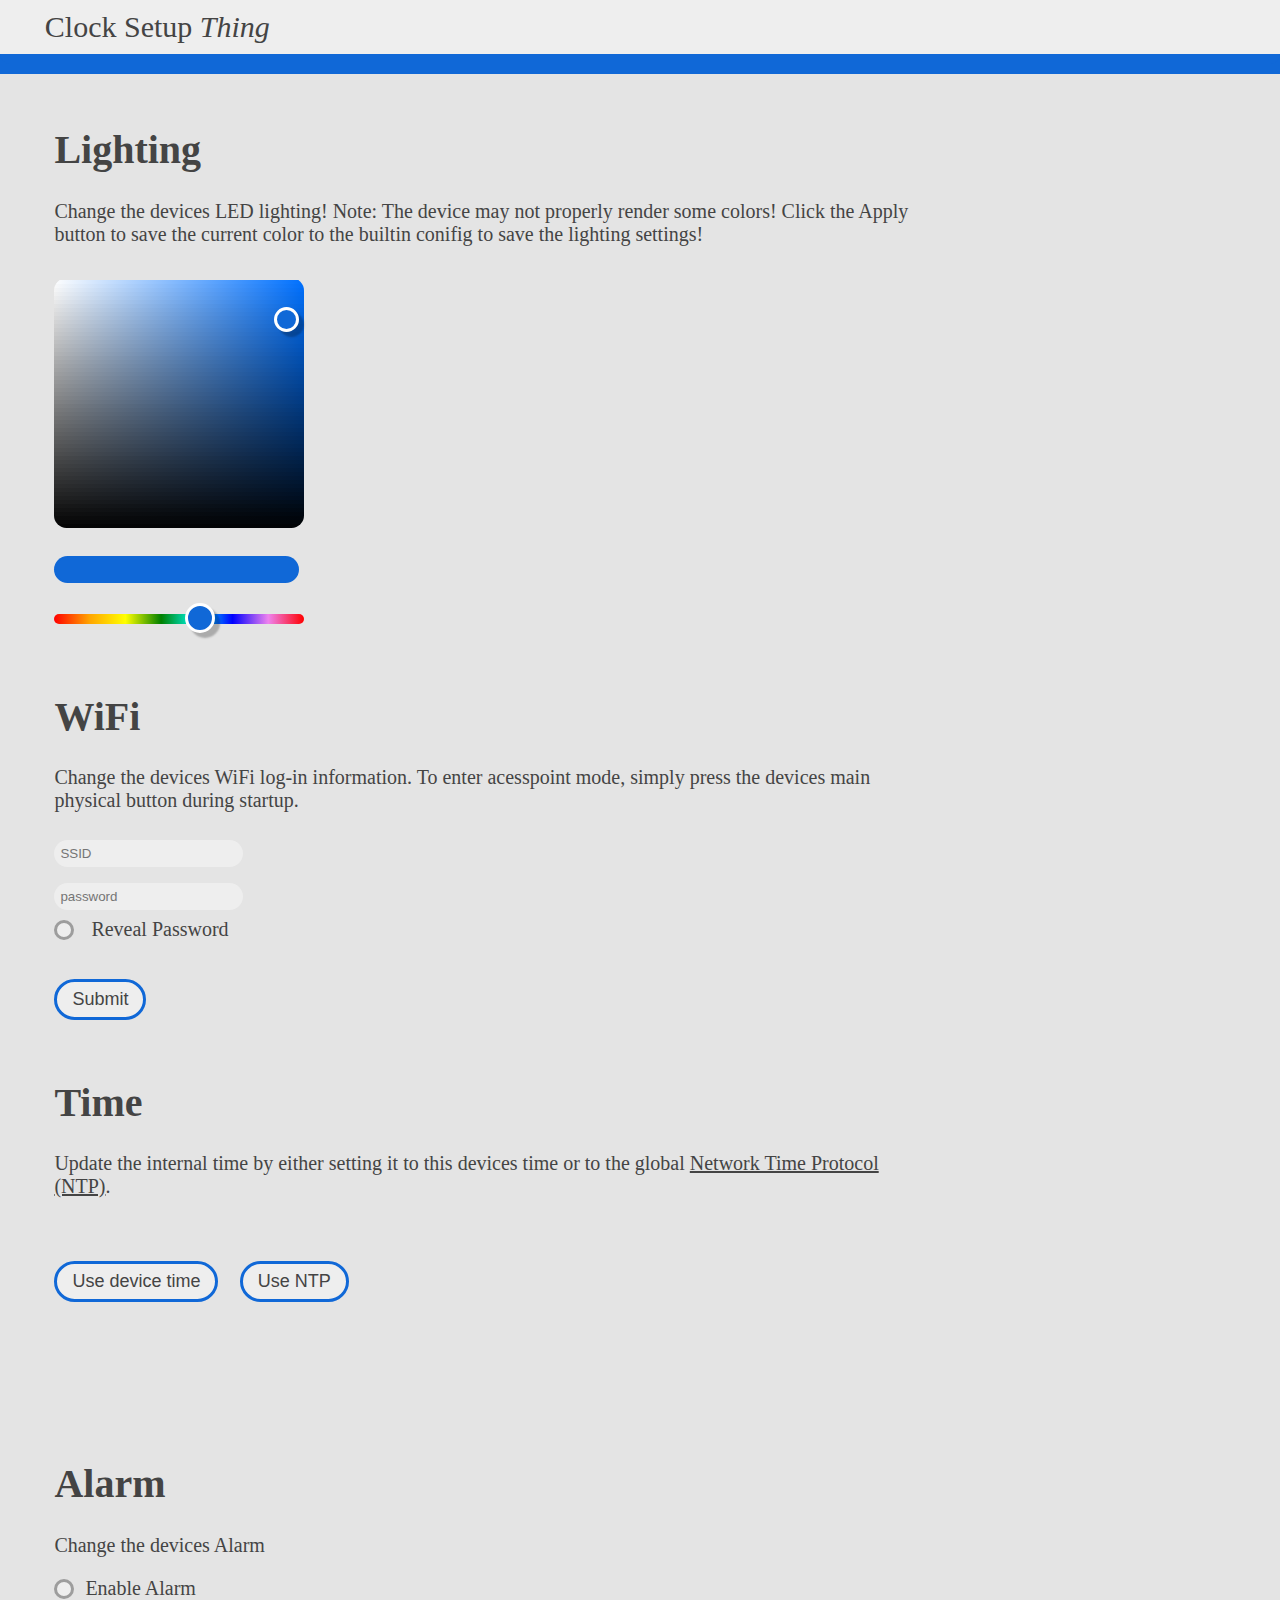
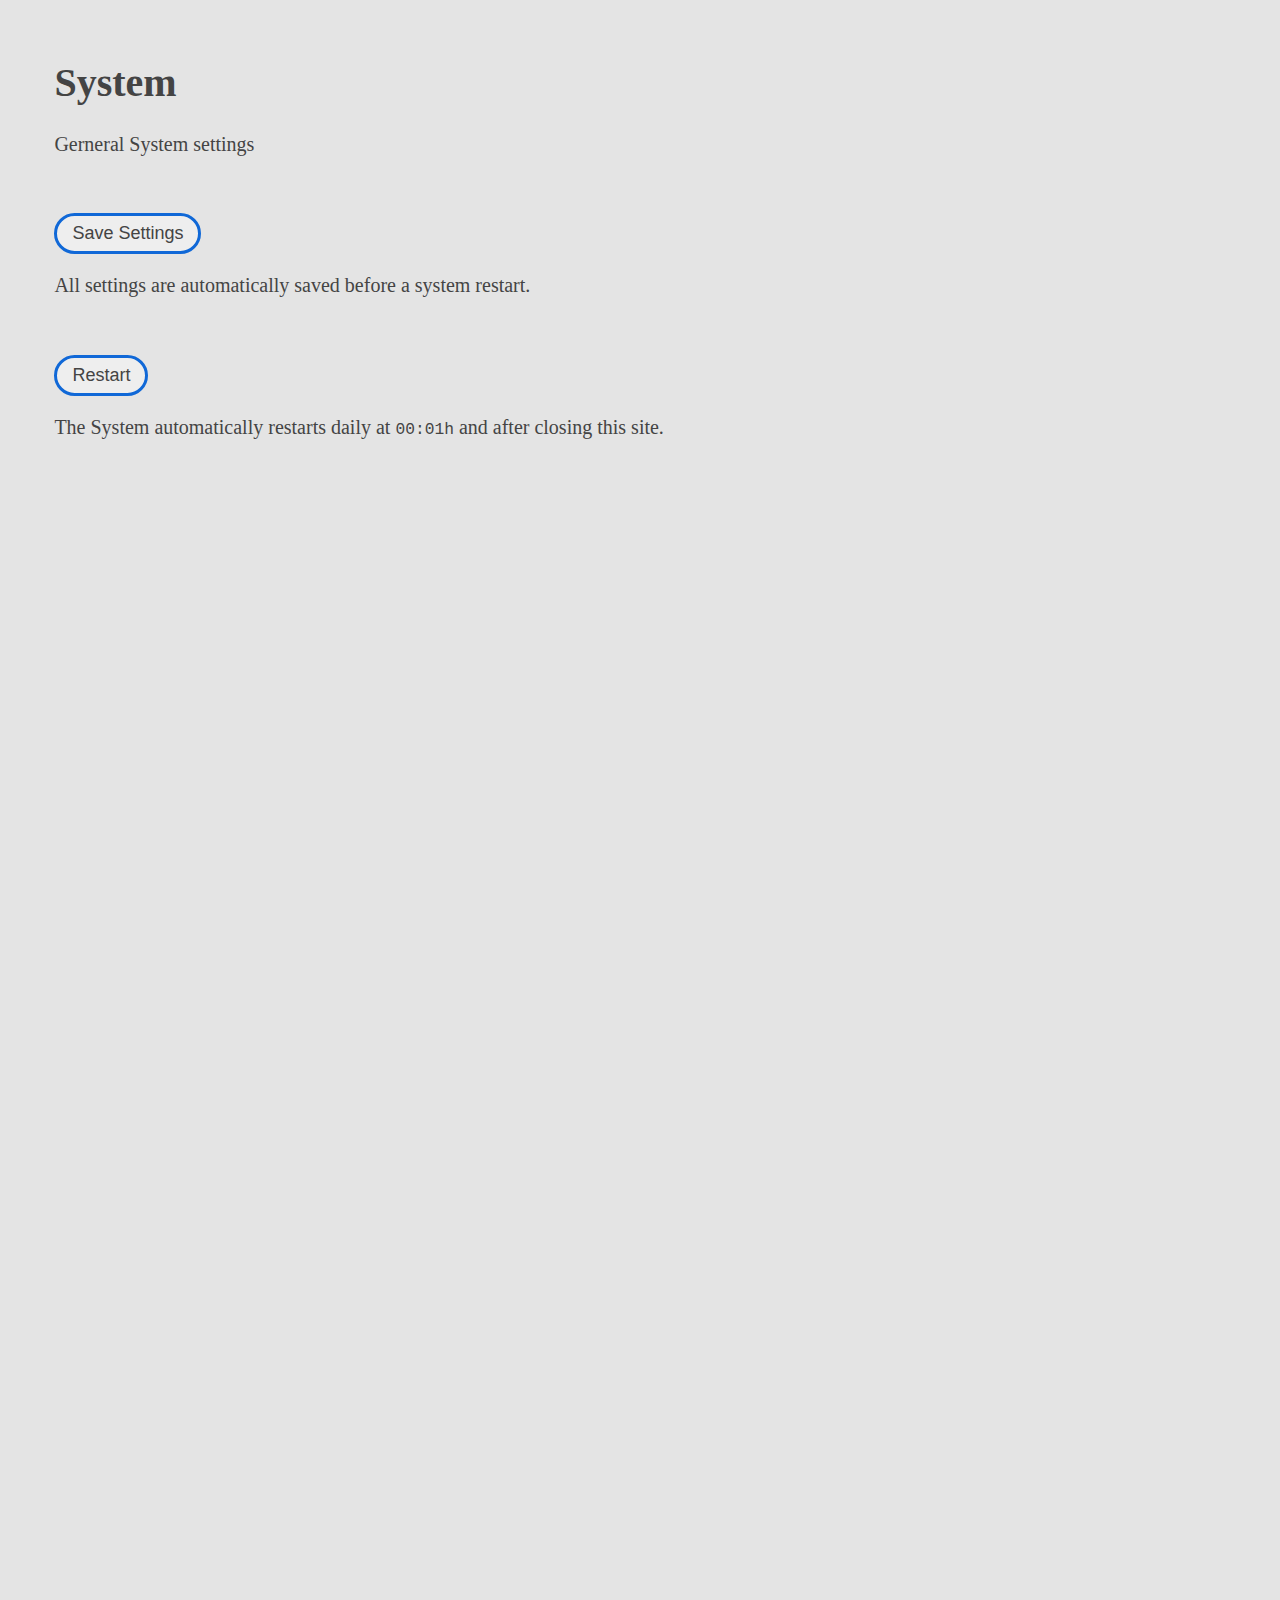
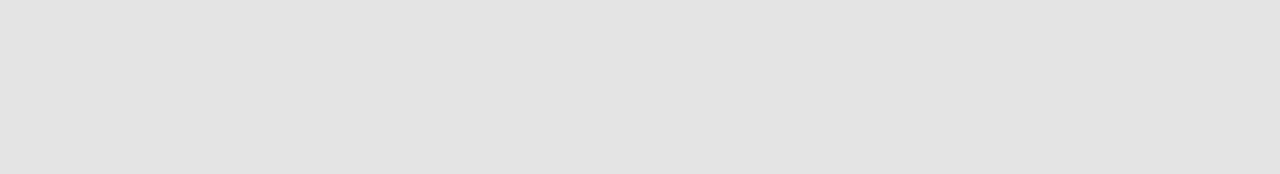
==== web/index.html @ 804fb7cb "Restructured files and added Eagle Files" ====
<!doctype html>
<html>
	<head>
	<meta charset="utf-8">
	<title>Untitled Document</title>
	<link rel="icon" type="image/png" href="/favicon.png" sizes="128x128">
<style type="text/css">
	
* {
	box-sizing: border-box;
}
body {
	margin: 0;
	padding: 0;
	overflow-x: hidden;
	overflow-y: hidden;
	background-color: var(--bg);
	color: var(--text);
	font-size: 1.25em;
	font-family: Cambria, "Hoefler Text", "Liberation Serif", Times, "Times New Roman", "serif";
	transition: 0.3s;
}
::selection {
	background: var(--acc);
}
::-moz-selection {
	background: var(--acc);
}
a {
	color: var(--text);
}
#top {
	background-color: var(--sec);
	padding: 10px;
	position: relative;
	padding-left: 3.5%;
}

#act {
	cursor: not-allowed;
	color: var(--sec)!important;
	background-color: var(--hov)!important;
}
#main {
	display: table;
    width: 100%;
	padding-bottom: 100%;
	margin: 1.5%;
	margin-left: 3%;
	overflow-y: hidden;
	table-layout: fixed;
	transition: 0.3s;
}
.tab {
	width: auto;
	display: table-cell;
	padding: 16px;
	transition: 0.3s;
}
.tab p {
	max-width: 70%;
}
	
@media only screen and (max-width: 1300px) {
	body {
		overflow-y: visible;
	}
	.tab { 
		display: block;
		width: 100%;
	}
}
.acc {
	background-color: var(--acc);
	width: 100%;
	padding-bottom: 20px;
	border-radius: 500px;
}
input:focus, button:focus{
	outline: none;
}
.circle {
	cursor: pointer;
	position: fixed;
	display: none;
	pointer-events: none;
	border-radius: 50%;
	width: 25px;
	height: 25px;
	border-style: solid;
	border-color: white;
	border-width: 1%;
	z-index: 1;
	transition: margin 0.3s;
	-webkit-box-shadow: 5px 5px 2px 0px rgba(0, 0, 0, 0.25);
	-moz-box-shadow: 5px 5px 2px 0px rgba(0, 0, 0, 0.25);
	box-shadow: 5px 5px 2px 0px rgba(0, 0, 0, 0.25);
}
#ccube {
	position: relative;
	margin: 1% 0;
	user-select: none;
	cursor: pointer;
	border-radius: 5%;
}
#prev {
	cursor: pointer;
	border-radius: 500px;
	border: none;
	width: 100%;
	max-width: 245px;
	margin: 10px 0;
	margin-bottom: -30px;
	background-color: var(--acc);
}
 input[type="color"]::-webkit-color-swatch-wrapper {
 	border-radius: 500px;
 	padding: 0;
}
input[type="color"]::-moz-color-swatch {
 	border-radius: 500px;
 	padding: 8px;
 	border: none;
}
 input[type="color"]::-webkit-color-swatch {
 	border-radius: 500px;
 	padding: 8px;
 	border: none;
}
#hue {
	cursor: pointer;
	-webkit-appearance: none;
	margin: auto;
	position: relative;
	width: 250px;
	background-color: transparent;
}
 #hue::-webkit-slider-runnable-track {
	 height: 50%;
	 background: var(--bg);
	 background: linear-gradient(to right, red, orange, yellow, green, cyan, blue, violet, red);
	 background: -webkit-linear-gradient(left, red, orange, yellow, green, cyan, blue, violet, red);
	 background: -o-linear-gradient(right, red, orange, yellow, green, cyan, blue, violet, red);
	 background: -moz-linear-gradient(right, red, orange, yellow, green, cyan, blue, violet, red);
	 border-radius: 50px;
}
 #hue::-webkit-slider-thumb {
	 -webkit-appearance: none;
	 border-radius: 50%;
	 width: 30px;
	 height: 30px;
	 margin-top: -11px;
	 border-style: solid;
	 border-color: white;
	 border-width: 1%;
	 -webkit-box-shadow: 5px 5px 2px 0px rgba(0, 0, 0, 0.25);
	 -moz-box-shadow: 5px 5px 2px 0px rgba(0, 0, 0, 0.25);
	 box-shadow: 5px 5px 2px 0px rgba(0, 0, 0, 0.25);
	 background: var(--acc) !important;
}
button, input[type="button"], input[type="submit"] {
	font-size: 0.9em;
	cursor: pointer;
	border-radius: 500px;
	border-style: solid;
	border-width: 3px;
	border-color: var(--acc);
	margin: auto;
	margin-top: 3%;
	color: var(--text);
	background-color: var(--sec);
	padding: 7px 15px;
	transition: background-color 0.3s;
	transition: color 0.3s;
}
button:hover, input[type="button"]:hover, input[type="submit"]:hover{
	background-color: var(--hov);
	color: var(--text);
}	
button:active, input[type="button"]:active, input[type="submit"]:active {
	background-color: var(--bg);
}
input[type="text"], input[type="password"], input[type="number"], input[type="date"], input[type="time"] {
	padding: 6px;
	border-radius: 50px;
	border: none;
	margin: 8px 0;
	background-color: var(--sec);
	color: var(--text);
}
input[type="range"] {
	cursor: pointer;
	-webkit-appearance: none;
	margin: auto;
	position: relative;
	width: 40%;
	background-color: transparent;
}
input[type="range"]::-webkit-slider-runnable-track  {
	height: 20%;
	background-color: var(--thumb);
	margin: auto;
	border-radius: 50px;
}
input[type="range"]::-webkit-slider-thumb {
	-webkit-appearance: none;
	border-radius: 50%;
	width: 25px;
	height: 25px;
	margin-top: -10px;
	border-style: solid;
	border-color: var(--thumb);
	border-width: 1%;
	background: var(--acc) !important;
}
input[type="checkbox"] {
	visibility: hidden;
}

input[type="checkbox"] + label {
	cursor: pointer;
	position: absolute;
	margin-top: 2px;
	margin-left: -25px;
	border-radius: 50px;
	border: 3px solid var(--thumb);
	background-color: var(--sec);
	height: 20px;
	width: 20px;
}	
input[type="checkbox"]:checked+label {
	border-color: var(--acc);
	background-color: var(--acc);
}
	
.select {
    position: relative;
	max-width: 85%;
    display: inline-block;
    margin-bottom: 15px;
    width: 100%;
	border: 2px solid var(--acc);
	outline: none;
}  
.select select {
	display: inline-block;
	width: 100%;
	cursor: pointer;
	padding: 10px 15px;
	background: var(--bg);
	color: var(--text);
	outline: none;
	appearance: none;	
	-webkit-appearance: none;
	-moz-appearance: none;
}
.select select::-ms-expand {
	display: none;
}
.select select:hover,
.select select:focus {
	color: var(--text);
	background: var(--sec);
}
.select select:disabled {
	opacity: 0.5;
	pointer-events: none;
}
.select_arrow {
	position: absolute;
	top: 16px;
	right: 15px;
    pointer-events: none;
    border-style: solid;
    border-width: 8px 5px 0px 5px;
    border-color: var(--text) transparent transparent transparent;
	transform: rotate(90deg);
	transition: 0.3s;
}
.select select:focus ~ .select_arrow {
    border-top-color: var(--text);
	transform: rotate(0deg);
}

k {
	margin-left: 0.3em;
}
.snackbar {
    min-width: 250px;
    margin-left: -125px;
    background-color: #52B55E;
    color: #EEEEEE;
    text-align: center;
    border-radius: 200px;
	border: solid 5px var(--sec);
    padding: 16px;
    position: fixed;
    left: 50%;
    bottom: 30px;
	transition: 0.3s;
	opacity: 0;
}

.snackbar.show {
	opacity: 1;
}
	
</style>
<style type="text/css" id="acc">
:root {
	--acc: #204040!important
}
</style>
<style type="text/css" id="sty">
:root {}
</style>
		

<script type="text/javascript">

	let doUpdate = false;
	let global_hue; 
	let global_cx, global_cy;
	let connection;
	let connected;

	window.onload = function ()	{
		initWs();
		updateStyle();
		//changeTab("L");
		//window.scroll(0,0);
		findColor( Math.random()*255, Math.random()*255, Math.random()*255, false );
		setTimeSelect(0);
		//draw(global_hue);
		/*loop();*/
		//updateTime();
	};
	
	window.onmousemove = function(event)	{
		if(doUpdate)	{
			document.body.style.cursor = "pointer";
			getColor(global_hue, event.clientX, event.clientY);
		}
	};

	window.onmouseup	= function()	{
		doUpdate = false;
		document.body.style.cursor = "auto";
	};

	window.onscroll	= function()	{
		getNeColor();
	};

	window.onresize = function()	{
		getNeColor();
	};

	window.onclose = function()		{
		try	{
			connection.close();
			c_AP.close();
			c_STA.close();
		}	catch(e)	{}
	};
		
	function sendWs(a)	{
		try {
			console.log(a);
			console.log( JSON.stringify(a) );
			connection.send(JSON.stringify(a));
		} catch (e) {}
		//triggerSnackbar("success");
	}
	
	function updateTime(a)	{
		let d = new Date();
		//document.getElementById("time").innerHTML = a[4]+":"+a[]
		setTimeout(updateTime, 1 );
	}
	
	function initWs() {

			try	{
				let c_AP = new WebSocket('ws://192.168.4.1/ws');
				let c_STA = new WebSocket('ws://192.168.178.90/ws');
			

			c_AP.onopen = function () {
				if (!connected) {
					connection = c_AP;
					connected = true;
					c_STA.close();
					receiveWs();
					triggerSnackbar("con");
				}
			};

			c_STA.onopen = function () {
				if (!connected) {
					connection = c_STA;
					connected = true;
					c_AP.close();
					receiveWs();
					triggerSnackbar("con");
				}
			};
			}	catch(e)	{
				console.log(e);	
			}
		}
	
	function receiveWs()	{
			connection.onmessage = function(event) {
				console.log("Received: "+ event.data);
				if(event.data === "__s__" )	{
					triggerSnackbar("success");
					return;
				}
				let a = JSON.parse(event.data);
				console.log(a);
				if(a.rgb_led !== undefined)	{
					findColor(a.rgb_led[0], a.rgb_led[1], a.rgb_led[2], false);
				}
			};
	}

	function sendWiFi()	{
		let s	= document.getElementById("s").value;
		let p	= document.getElementById("p").value;
		sendWs( {"s_ssid":s, "s_pwd":p} );
	}
	
	function sendDeviceTime()	{
		let d = new Date();
		sendWs( {"ntpTime":false, "deviceTime":true, "time":[d.getYear(), d.getMonth(), d.getDate(), d.getDay(), d.getHours(), d.getMinutes(), d.getSeconds()]} );
	}
	
	function sendNTP()	{
		let gmtOff = document.getElementById("gmtoff").value /100.0 * 3600.0;
		let dayOff = document.getElementById("dayoff").value /100.0 * 3600.0;
		sendWs( {"ntpTime":true, "deviceTime":false, "gmtOffset_sec":gmtOff, "daylightOffset_sec": dayOff} );
	}
	
	function sendALR()	{
		let re = 0;
		for(let i = 0; i < 7; i++)	{
			re = re | ( document.getElementById("wk"+i).checked ? 1 : 0 ) << i;
		}
		let h, m ,s;
		let val = document.getElementById("alr").value;
		if(val === "")
			return;
		h = parseInt(val.slice(0,2));
		m = parseInt(val.slice(3,5));
		let vol = document.getElementById("vol").value;
		sendWs( {"re":re, "a_h":h, "a_m":m, "a_vol":vol} );
	}
	
	function sendTz()	{
		let b = document.getElementById("cs").options[document.getElementById("cs").selectedIndex].value;
		let a = document.getElementById("tz"+b);
		sendWs( {"ntpTime":true, "deviceTime":false, "TZC":a.options[a.selectedIndex].value} );
	}
	
	function setTimeSelect()	 {
		let b = document.getElementById("cs").options[document.getElementById("cs").selectedIndex].value;
		
		for(i = 0; i < 10; i++)	{
			document.getElementById("tz"+i).parentElement.style.display = "none";
			if( i == b )	{
				document.getElementById("tz"+i).parentElement.style.display = "";	
			}
		}
		
	}
	
	function toggleOp(a, b)	  	{
		if(a == null)	{
			a = document.getElementById(b).style.opacity == 1 ? false : true;
		}
		if(a)	{
			document.getElementById(b).style.display="";
			setTimeout(function(b) {document.getElementById(b).style.opacity = 1;}, 10, b);
		}	else	{
			document.getElementById(b).style.opacity = 0;
			setTimeout(function(b) {document.getElementById(b).style.display="none";}, 200, b);
		}
	}
	
	function getNeColor()	{
		let canvas = document.getElementById("ccube");
		let rect = canvas.getBoundingClientRect();
		return getColor(global_hue, global_cx+rect.left, global_cy+rect.top, false);
	}

	function updateStyle(c) {
		let a;
		if (c == null) {
			let b = new Date();
			a = b.getHours()
		} else {
			a = c
		}
		if (a > 5 && a < 18) {
			document.getElementById("sty").innerHTML =":root { --bg: #e4e4e4; --sec: #eee; --text: #444; --thumb: #9D9D9D; --hov: #e5e5e5;} "
		} else {
			document.getElementById("sty").innerHTML =":root { --bg: #222; --sec: #333333; --text: #aaa; --thumb: #5e5e5e; --hov: #424242;} "
		}
	}
	
	function draw(hue)	{
		let canvas	= document.getElementById("ccube");
		let w = canvas.scrollWidth;
		let h = canvas.scrollHeight;
		let ccube	= document.getElementById("ccube").getContext("2d");
		let infill = 4;
		hue /= 360.0;

		for (let i = 0; i <= h; i+=infill) {

			let a = HSVtoRGB(hue, 0, i/h);
			let b = HSVtoRGB(hue, 1, i/h);

			let g = ccube.createLinearGradient(0, i, w, i);
			g.addColorStop(0, "rgb("+a.r+","+a.g+","+a.b+")");
			g.addColorStop(1, "rgb("+b.r+","+b.g+","+b.b+")");
			ccube.fillStyle = g;
			ccube.fillRect(0, h-i, w, infill);	
		}
	}

	function getColor(h, x, y, send=true)	{
		let canvas = document.getElementById("ccube");
		let rect = canvas.getBoundingClientRect();
		let cursor = document.getElementById("c");

		let cx = x - rect.left;
		let cy = y - rect.top;

		cx = Math.min(Math.max(cx, 0), canvas.scrollWidth	);
		cy = Math.min(Math.max(cy, 0), canvas.scrollHeight	);

		global_cx = cx;
		global_cy = cy;

		let c = HSVtoRGB(h/360, cx / canvas.scrollWidth,(canvas.scrollHeight- cy) / canvas.scrollHeight);
		setPreview(c);
		cursor.style = "display: block; left: " + (cx + rect.left - 11) + "px; top: " + (cy + rect.top - 11) + "px; background-color: rgb(" + c.r + "," + c.g + "," + c.b + ");";
		if(send) 
			sendWs( { "rgb":[c.r, c.g, c.b] } );
		return  {r:c.r, g:c.g, b:c.b };
	}

	function setPreview(c)	{
		let r = c.r.toString(16).length === 1 ? "0"+String(c.r.toString(16)) : c.r.toString(16);
		let g = c.g.toString(16).length === 1 ? "0"+String(c.g.toString(16)) : c.g.toString(16);
		let b = c.b.toString(16).length === 1 ? "0"+String(c.b.toString(16)) : c.b.toString(16);
		document.getElementById("prev").value = "#"+r+""+g+""+b;
		document.getElementById("acc").innerHTML = " :root { --acc: rgb(" + c.r + "," + c.g + "," + c.b + "); }";
	}

	function findColor(r, g, b, send=true)	{
		
		let canvas = document.getElementById("ccube");
		let rect = canvas.getBoundingClientRect();

		let h, x, y;
		let c = RGBtoHSV(r, g, b);
		h = c.h * 360;
		if(h !== 0)	{
			global_hue = h;
		}
		document.getElementById("hue").value = global_hue;
		draw(global_hue);
		x = c.s*canvas.scrollWidth + rect.left;
		y = canvas.scrollHeight - c.v*canvas.scrollHeight + rect.top;
		getColor(global_hue, x, y, send);
	}

	function updateHue()	{
		let canvas = document.getElementById("ccube");
		doUpdate = false;
		global_hue = document.getElementById("hue").value;
		draw(global_hue);
		let c = HSVtoRGB(global_hue / 360, global_cx / canvas.scrollWidth, (canvas.scrollHeight - global_cy) / canvas.scrollHeight);
		findColor(c.r, c.g, c.b);
	}

	function findHex(s)	{
		s = s.slice(1,7);
		if(s.length < 6)	{
			s = "0"+String(s);
		}
		
		let r = parseInt(s.slice(0,2), 16);
		let g = parseInt(s.slice(2,4), 16);
		let b = parseInt(s.slice(4,6), 16);

		findColor(r,g,b);
	}
		
	function HSVtoRGB(h, s, v)	{
		let r, g, b, i, f, p, q, t;
		if (arguments.length === 1) {
			s = h.s, v = h.v, h = h.h;
		}
		i = Math.floor(h * 6);
		f = h * 6 - i;
		p = v * (1 - s);
		q = v * (1 - f * s);
		t = v * (1 - (1 - f) * s);
		switch (i % 6) {
			case 0:
				r = v, g = t, b = p;
				break;
			case 1:
				r = q, g = v, b = p;
				break;
			case 2:
				r = p, g = v, b = t;
				break;
			case 3:
				r = p, g = q, b = v;
				break;
			case 4:
				r = t, g = p, b = v;
				break;
			case 5:
				r = v, g = p, b = q;
				break;
			}
			return {
				r: Math.round(r * 255),
				g: Math.round(g * 255),
				b: Math.round(b * 255)
			};
		}

	function RGBtoHSV(r, g, b) {
				r /= 255, g /= 255, b /= 255;

			var max = Math.max(r, g, b), min = Math.min(r, g, b);
			var h, s, v = max;

			var d = max - min;
			s = max == 0 ? 0 : d / max;

			if (max == min) {
				h = 0;
			} else {
				switch (max) {
				case r: h = (g - b) / d + (g < b ? 6 : 0); break;
				case g: h = (b - r) / d + 2; break;
				case b: h = (r - g) / d + 4; break;
			}

			h /= 6;
			}

			return {
				h: h,
				s: s,
				v: v
			};
	}
		
	function revealPass()	{
		if (document.getElementById("p").type === "password")
			document.getElementById("p").type = "text";
		else
			document.getElementById("p").type = "password";
	}

	function triggerSnackbar(b)	{
		let a = document.getElementById(b);
		if( !a.className.includes("show"))	{
			a.className += " show";
			setTimeout( f => { a.className = a.className.replace("show", ""); }, 1400);
		}
	}
	
	</script>
	
</head>

<body stye="margin: 0; pading: 0">
<div id="top" style="font-size:30px;"> <span > Clock Setup <i>Thing</i></span> <span id="time" style="margin-left: 25px"></span> </div>
<div class="acc" style="margin-bottom: -30px; border-radius: 0!important;"></div>
<div id="sdnav" class="sidenav">
	<div class="acc"></div>
</div>
	
<div class="snackbar" id="success">	&#10004; Command received sucessfully</div>
<div class="snackbar" id="con" style="background-color: #5CA9E8"> &#128246; Connection Established</div>
	
<div id="main">
	<div class="tab" id="L"	>
		<h1>Lighting</h1>
		<p>Change the devices LED lighting! Note: The device may not properly render some colors! Click the Apply button to save the current color to the builtin conifig to save the lighting settings!</p>
		<div class="circle" id="c"></div>
		<canvas id="ccube" width="250%" height="250%" onmousedown="doUpdate = true;" onclick="getColor(global_hue, event.clientX, event.clientY);"> </canvas>
		<br>
		<div >
				<input type="color" id="prev" onchange="findHex(this.value)">
			</div>
		<br>
		<input type="range" min="1" max="360" id="hue" oninput="updateHue()">

	</div>
	<div class="tab" id="W"	>
		<h1>WiFi</h1>
		<p>Change the devices WiFi log-in information. To enter acesspoint mode, simply press the devices main physical button during startup.</p>
			<input type="text" id="s" placeholder="SSID"> <br>
			<input type="password" id="p" placeholder="password"> <br>
			<input type="checkbox" id="reveal" onClick="revealPass()">
			<label for="reveal"></label> <k style="margin-left: 0.6em;">Reveal Password</k> <br>
			<input type="button" onClick="sendWiFi();" value="Submit">	

	
	</div>
	<div class="tab" id="T"	>
		<h1>Time</h1>
		
		<div style="margin-bottom: 8%">
			<p style="margin: 2% 0">Update the internal time by either setting it to this devices time or to the global <a target="_blank" href="http://www.pool.ntp.org/en/"> Network Time Protocol (NTP)</a>.</p>
			<button onClick="toggleOp(false,'NTPS'); sendDeviceTime();" style="margin-right:0.9em;">Use device time</button>
			<button onClick="toggleOp(true,'NTPS');">Use NTP</button>
		</div>
		
		<div id="NTPS" style="opacity: 0; display: none; transition: 0.3s">
			<div class="acc" style="padding-bottom: 5px; max-width: 85%"></div>
			<div style="margin-top: 6%">
				<!--
				<p>To use NTP set your local timezone and daylight saving time in houres. The expected input is: <code>HHmm</code>. One Hour and a half hour offset would be <code>0130</code>.</p>
					<input id="gmtoff" type="number" style="width: 150px" max="9999"> GMT offset <br>
					<input id="dayoff" type="number" style="width: 150px" max="9999"> Daylight Savings <br>
					<input type="button" onClick="sendNTP();" value="Submit">	
				-->
				<p>Set your local timezone</p>
				<div class="select">
					<select id="cs" onChange="setTimeSelect(); document.getElementById('stz').focus();">
						<option value="0">Africa</option>
						<option value="1">America</option>
						<option value="2">Antarctica</option>
						<option value="3">Asia</option>
						<option value="4">Atlantic</option>
						<option value="5">Australia</option>
						<option value="6">Europe</option>
						<option value="7">Indian</option>
						<option value="8">Pacific</option>
						<option value="9">Etc</option>
					</select>
					<div class="select_arrow"></div>
				</div>
				<br>
			<div onChange="document.getElementById('stz').focus();" >
				<div class="select">
					<select id="tz0">
						<option value="GMT0">Abidjan</option><option value="GMT0">Accra</option><option value="EAT-3">Addis Ababa</option><option value="CET-1">Algiers</option><option value="EAT-3">Asmara</option><option value="GMT0">Bamako</option><option value="WAT-1">Bangui</option><option value="GMT0">Banjul</option><option value="GMT0">Bissau</option><option value="CAT-2">Blantyre</option><option value="WAT-1">Brazzaville</option><option value="CAT-2">Bujumbura</option><option value="EET-2">Cairo</option><option value="WET0WEST,M3.5.0,M10.5.0 / 3">Casablanca</option><option value="CET-1CEST,M3.5.0,M10.5.0 / 3">Ceuta</option><option value="GMT0">Conakry</option><option value="GMT0">Dakar</option><option value="EAT-3">Dar es Salaam</option><option value="EAT-3">Djibouti</option><option value="WAT-1">Douala</option><option value="WET0WEST,M3.5.0,M10.5.0 / 3">El Aaiun</option><option value="GMT0">Freetown</option><option value="CAT-2">Gaborone</option><option value="CAT-2">Harare</option><option value="SAST-2">Johannesburg</option><option value="EAT-3">Juba</option><option value="EAT-3">Kampala</option><option value="CAT-2">Khartoum</option><option value="CAT-2">Kigali</option><option value="WAT-1">Kinshasa</option><option value="WAT-1">Lagos</option><option value="WAT-1">Libreville</option><option value="GMT0">Lome</option><option value="WAT-1">Luanda</option><option value="CAT-2">Lubumbashi</option><option value="CAT-2">Lusaka</option><option value="WAT-1">Malabo</option><option value="CAT-2">Maputo</option><option value="SAST-2">Maseru</option><option value="SAST-2">Mbabane</option><option value="EAT-3">Mogadishu</option><option value="GMT0">Monrovia</option><option value="EAT-3">Nairobi</option><option value="WAT-1">Ndjamena</option><option value="WAT-1">Niamey</option><option value="GMT0">Nouakchott</option><option value="GMT0">Ouagadougou</option><option value="WAT-1">Porto-Novo</option><option value="WAT-1">Sao Tome</option><option value="EET-2">Tripoli</option><option value="CET-1">Tunis</option><option value="CAT-2">Windhoek</option>
					</select>
				<div class="select_arrow"></div>
				</div>
					
				<div class="select">
					<select id="tz1">
				<option value="HST10HDT,M3.2.0,M11.1.0">Adak</option><option value="AKST9AKDT,M3.2.0,M11.1.0">Anchorage</option><option value="AST4">Anguilla</option><option value="AST4">Antigua</option><option value="<-03>3">Araguaina</option><option value="<-03>3">Buenos Aires</option><option value="<-03>3">Catamarca</option><option value="<-03>3">Cordoba</option><option value="<-03>3">Jujuy</option><option value="<-03>3">La Rioja</option><option value="<-03>3">Mendoza</option><option value="<-03>3">Rio Gallegos</option><option value="<-03>3">Salta</option><option value="<-03>3">San Juan</option><option value="<-03>3">San Luis</option><option value="<-03>3">Tucuman</option><option value="<-03>3">Ushuaia</option><option value="AST4">Aruba</option><option value="<-04>4<-03>,M10.1.0 / 0,M3.4.0 / 0">Asuncion</option><option value="EST5">Atikokan</option><option value="<-03>3">Bahia</option><option value="CST6CDT,M4.1.0,M10.5.0">Bahia Banderas</option><option value="AST4">Barbados</option><option value="<-03>3">Belem</option><option value="CST6">Belize</option><option value="AST4">Blanc-Sablon</option><option value="<-04>4">Boa Vista</option><option value="<-05>5">Bogota</option><option value="MST7MDT,M3.2.0,M11.1.0">Boise</option><option value="MST7MDT,M3.2.0,M11.1.0">Cambridge Bay</option><option value="<-04>4<-03>,M11.1.0 / 0,M2.3.0 / 0">Campo Grande</option><option value="EST5">Cancun</option><option value="<-04>4">Caracas</option><option value="<-03>3">Cayenne</option><option value="EST5">Cayman</option><option value="CST6CDT,M3.2.0,M11.1.0">Chicago</option><option value="MST7MDT,M4.1.0,M10.5.0">Chihuahua</option><option value="CST6">Costa Rica</option><option value="MST7">Creston</option><option value="<-04>4<-03>,M11.1.0 / 0,M2.3.0 / 0">Cuiaba</option><option value="AST4">Curacao</option><option value="GMT0">Danmarkshavn</option><option value="PST8PDT,M3.2.0,M11.1.0">Dawson</option><option value="MST7">Dawson Creek</option><option value="MST7MDT,M3.2.0,M11.1.0">Denver</option><option value="EST5EDT,M3.2.0,M11.1.0">Detroit</option><option value="AST4">Dominica</option><option value="MST7MDT,M3.2.0,M11.1.0">Edmonton</option><option value="<-05>5">Eirunepe</option><option value="CST6">El Salvador</option><option value="<-03>3">Fortaleza</option><option value="MST7">Fort Nelson</option><option value="AST4ADT,M3.2.0,M11.1.0">Glace Bay</option><option value="<-03>3<-02>,M3.5.0 / -2,M10.5.0 / -1">Godthab</option><option value="AST4ADT,M3.2.0,M11.1.0">Goose Bay</option><option value="EST5EDT,M3.2.0,M11.1.0">Grand Turk</option><option value="AST4">Grenada</option><option value="AST4">Guadeloupe</option><option value="CST6">Guatemala</option><option value="<-05>5">Guayaquil</option><option value="<-04>4">Guyana</option><option value="AST4ADT,M3.2.0,M11.1.0">Halifax</option><option value="CST5CDT,M3.2.0 / 0,M11.1.0 / 1">Havana</option><option value="MST7">Hermosillo</option><option value="EST5EDT,M3.2.0,M11.1.0">Indianapolis</option><option value="CST6CDT,M3.2.0,M11.1.0">Knox</option><option value="EST5EDT,M3.2.0,M11.1.0">Marengo</option><option value="EST5EDT,M3.2.0,M11.1.0">Petersburg</option><option value="CST6CDT,M3.2.0,M11.1.0">Tell City</option><option value="EST5EDT,M3.2.0,M11.1.0">Vevay</option><option value="EST5EDT,M3.2.0,M11.1.0">Vincennes</option><option value="EST5EDT,M3.2.0,M11.1.0">Winamac</option><option value="MST7MDT,M3.2.0,M11.1.0">Inuvik</option><option value="EST5EDT,M3.2.0,M11.1.0">Iqaluit</option><option value="EST5">Jamaica</option><option value="AKST9AKDT,M3.2.0,M11.1.0">Juneau</option><option value="EST5EDT,M3.2.0,M11.1.0">Louisville</option><option value="EST5EDT,M3.2.0,M11.1.0">Monticello</option><option value="AST4">Kralendijk</option><option value="<-04>4">La Paz</option><option value="<-05>5">Lima</option><option value="PST8PDT,M3.2.0,M11.1.0">Los Angeles</option><option value="AST4">Lower Princes</option><option value="<-03>3">Maceio</option><option value="CST6">Managua</option><option value="<-04>4">Manaus</option><option value="AST4">Marigot</option><option value="AST4">Martinique</option><option value="CST6CDT,M3.2.0,M11.1.0">Matamoros</option><option value="MST7MDT,M4.1.0,M10.5.0">Mazatlan</option><option value="CST6CDT,M3.2.0,M11.1.0">Menominee</option><option value="CST6CDT,M4.1.0,M10.5.0">Merida</option><option value="AKST9AKDT,M3.2.0,M11.1.0">Metlakatla</option><option value="CST6CDT,M4.1.0,M10.5.0">Mexico City</option><option value="<-03>3<-02>,M3.2.0,M11.1.0">Miquelon</option><option value="AST4ADT,M3.2.0,M11.1.0">Moncton</option><option value="CST6CDT,M4.1.0,M10.5.0">Monterrey</option><option value="<-03>3">Montevideo</option><option value="EST5EDT,M3.2.0,M11.1.0">Montreal</option><option value="AST4">Montserrat</option><option value="EST5EDT,M3.2.0,M11.1.0">Nassau</option><option value="EST5EDT,M3.2.0,M11.1.0">New York</option><option value="EST5EDT,M3.2.0,M11.1.0">Nipigon</option><option value="AKST9AKDT,M3.2.0,M11.1.0">Nome</option><option value="<-02>2">Noronha</option><option value="CST6CDT,M3.2.0,M11.1.0">Beulah</option><option value="CST6CDT,M3.2.0,M11.1.0">Center</option><option value="CST6CDT,M3.2.0,M11.1.0">New Salem</option><option value="MST7MDT,M3.2.0,M11.1.0">Ojinaga</option><option value="EST5">Panama</option><option value="EST5EDT,M3.2.0,M11.1.0">Pangnirtung</option><option value="<-03>3">Paramaribo</option><option value="MST7">Phoenix</option><option value="EST5EDT,M3.2.0,M11.1.0">Port-au-Prince</option><option value="AST4">Port of Spain</option><option value="<-04>4">Porto Velho</option><option value="AST4">Puerto Rico</option><option value="<-03>3">Punta Arenas</option><option value="CST6CDT,M3.2.0,M11.1.0">Rainy River</option><option value="CST6CDT,M3.2.0,M11.1.0">Rankin Inlet</option><option value="<-03>3">Recife</option><option value="CST6">Regina</option><option value="CST6CDT,M3.2.0,M11.1.0">Resolute</option><option value="<-05>5">Rio Branco</option><option value="<-03>3">Santarem</option><option value="<-04>4<-03>,M8.2.6 / 24,M5.2.6 / 24">Santiago</option><option value="AST4">Santo Domingo</option><option value="<-03>3<-02>,M11.1.0 / 0,M2.3.0 / 0">Sao Paulo</option><option value="<-01>1<+00>,M3.5.0 / 0,M10.5.0 / 1">Scoresbysund</option><option value="AKST9AKDT,M3.2.0,M11.1.0">Sitka</option><option value="AST4">St Barthelemy</option><option value="NST3:30NDT,M3.2.0,M11.1.0">St Johns</option><option value="AST4">St Kitts</option><option value="AST4">St Lucia</option><option value="AST4">St Thomas</option><option value="AST4">St Vincent</option><option value="CST6">Swift Current</option><option value="CST6">Tegucigalpa</option><option value="AST4ADT,M3.2.0,M11.1.0">Thule</option><option value="EST5EDT,M3.2.0,M11.1.0">Thunder Bay</option><option value="PST8PDT,M3.2.0,M11.1.0">Tijuana</option><option value="EST5EDT,M3.2.0,M11.1.0">Toronto</option><option value="AST4">Tortola</option><option value="PST8PDT,M3.2.0,M11.1.0">Vancouver</option><option value="PST8PDT,M3.2.0,M11.1.0">Whitehorse</option><option value="CST6CDT,M3.2.0,M11.1.0">Winnipeg</option><option value="AKST9AKDT,M3.2.0,M11.1.0">Yakutat</option><option value="MST7MDT,M3.2.0,M11.1.0">Yellowknife</option>
					</select>
				<div class="select_arrow"></div>
				</div>
				
				<div class="select">
					<select id="tz2">
				<option value="<+08>-8">Casey</option><option value="<+07>-7">Davis</option><option value="<+10>-10">DumontDUrville</option><option value="<+11>-11">Macquarie</option><option value="<+05>-5">Mawson</option><option value="NZST-12NZDT,M9.5.0,M4.1.0 / 3">McMurdo</option><option value="<-03>3">Palmer</option><option value="<-03>3">Rothera</option><option value="<+03>-3">Syowa</option><option value="<+00>0<+02>-2,M3.5.0 / 1,M10.5.0 / 3">Troll</option><option value="<+06>-6">Vostok</option>
					</select>
				<div class="select_arrow"></div>
				</div>
				
				<div class="select">
					<select id="tz3">
				<option value="CET-1CEST,M3.5.0,M10.5.0 / 3">Longyearbyen</option><option value="<+03>-3">Aden</option><option value="<+06>-6">Almaty</option><option value="EET-2EEST,M3.5.4 / 24,M10.5.5 / 1">Amman</option><option value="<+12>-12">Anadyr</option><option value="<+05>-5">Aqtau</option><option value="<+05>-5">Aqtobe</option><option value="<+05>-5">Ashgabat</option><option value="<+05>-5">Atyrau</option><option value="<+03>-3">Baghdad</option><option value="<+03>-3">Bahrain</option><option value="<+04>-4">Baku</option><option value="<+07>-7">Bangkok</option><option value="<+07>-7">Barnaul</option><option value="EET-2EEST,M3.5.0 / 0,M10.5.0 / 0">Beirut</option><option value="<+06>-6">Bishkek</option><option value="<+08>-8">Brunei</option><option value="<+09>-9">Chita</option><option value="<+08>-8">Choibalsan</option><option value="<+0530>-5:30">Colombo</option><option value="EET-2EEST,M3.5.5 / 0,M10.5.5 / 0">Damascus</option><option value="<+06>-6">Dhaka</option><option value="<+09>-9">Dili</option><option value="<+04>-4">Dubai</option><option value="<+05>-5">Dushanbe</option><option value="EET-2EEST,M3.5.0 / 3,M10.5.0 / 4">Famagusta</option><option value="EET-2EEST,M3.4.6 / 1,M10.5.6 / 1">Gaza</option><option value="EET-2EEST,M3.4.6 / 1,M10.5.6 / 1">Hebron</option><option value="<+07>-7">Ho Chi Minh</option><option value="HKT-8">Hong Kong</option><option value="<+07>-7">Hovd</option><option value="<+08>-8">Irkutsk</option><option value="WIB-7">Jakarta</option><option value="WIT-9">Jayapura</option><option value="IST-2IDT,M3.4.4 / 26,M10.5.0">Jerusalem</option><option value="<+0430>-4:30">Kabul</option><option value="<+12>-12">Kamchatka</option><option value="PKT-5">Karachi</option><option value="<+0545>-5:45">Kathmandu</option><option value="<+09>-9">Khandyga</option><option value="IST-5:30">Kolkata</option><option value="<+07>-7">Krasnoyarsk</option><option value="<+08>-8">Kuala Lumpur</option><option value="<+08>-8">Kuching</option><option value="<+03>-3">Kuwait</option><option value="CST-8">Macau</option><option value="<+11>-11">Magadan</option><option value="WITA-8">Makassar</option><option value="<+08>-8">Manila</option><option value="<+04>-4">Muscat</option><option value="EET-2EEST,M3.5.0 / 3,M10.5.0 / 4">Nicosia</option><option value="<+07>-7">Novokuznetsk</option><option value="<+07>-7">Novosibirsk</option><option value="<+06>-6">Omsk</option><option value="<+05>-5">Oral</option><option value="<+07>-7">Phnom Penh</option><option value="WIB-7">Pontianak</option><option value="KST-8:30">Pyongyang</option><option value="<+03>-3">Qatar</option><option value="<+06>-6">Qyzylorda</option><option value="<+03>-3">Riyadh</option><option value="<+11>-11">Sakhalin</option><option value="<+05>-5">Samarkand</option><option value="KST-9">Seoul</option><option value="CST-8">Shanghai</option><option value="<+08>-8">Singapore</option><option value="<+11>-11">Srednekolymsk</option><option value="CST-8">Taipei</option><option value="<+05>-5">Tashkent</option><option value="<+04>-4">Tbilisi</option><option value="<+0330>-3:30<+0430>,J80 / 0,J264 / 0">Tehran</option><option value="<+06>-6">Thimphu</option><option value="JST-9">Tokyo</option><option value="<+07>-7">Tomsk</option><option value="<+08>-8">Ulaanbaatar</option><option value="<+06>-6">Urumqi</option><option value="<+10>-10">Ust-Nera</option><option value="<+07>-7">Vientiane</option><option value="<+10>-10">Vladivostok</option><option value="<+09>-9">Yakutsk</option><option value="<+0630>-6:30">Yangon</option><option value="<+05>-5">Yekaterinburg</option><option value="<+04>-4">Yerevan</option>
					</select>
				<div class="select_arrow"></div>
				</div>
				
				<div class="select">
					<select id="tz4">
				<option value="<-01>1<+00>,M3.5.0 / 0,M10.5.0 / 1">Azores</option><option value="AST4ADT,M3.2.0,M11.1.0">Bermuda</option><option value="WET0WEST,M3.5.0 / 1,M10.5.0">Canary</option><option value="<-01>1">Cape Verde</option><option value="WET0WEST,M3.5.0 / 1,M10.5.0">Faroe</option><option value="WET0WEST,M3.5.0 / 1,M10.5.0">Madeira</option><option value="GMT0">Reykjavik</option><option value="<-02>2">South Georgia</option><option value="<-03>3">Stanley</option><option value="GMT0">St Helena</option>
					</select>
				<div class="select_arrow"></div>
				</div>
				
				<div class="select">
					<select id="tz5">
				<option value="ACST-9:30ACDT,M10.1.0,M4.1.0 / 3">Adelaide</option><option value="AEST-10">Brisbane</option><option value="ACST-9:30ACDT,M10.1.0,M4.1.0 / 3">Broken Hill</option><option value="AEST-10AEDT,M10.1.0,M4.1.0 / 3">Currie</option><option value="ACST-9:30">Darwin</option><option value="<+0845>-8:45">Eucla</option><option value="AEST-10AEDT,M10.1.0,M4.1.0 / 3">Hobart</option><option value="AEST-10">Lindeman</option><option value="<+1030>-10:30<+11>-11,M10.1.0,M4.1.0">Lord Howe</option><option value="AEST-10AEDT,M10.1.0,M4.1.0 / 3">Melbourne</option><option value="AWST-8">Perth</option><option value="AEST-10AEDT,M10.1.0,M4.1.0 / 3">Sydney</option>
					</select>
				<div class="select_arrow"></div>
				</div>
				
				<div class="select">
					<select id="tz6">
				<option value="CET-1CEST,M3.5.0,M10.5.0 / 3">Amsterdam</option><option value="CET-1CEST,M3.5.0,M10.5.0 / 3">Andorra</option><option value="<+04>-4">Astrakhan</option><option value="EET-2EEST,M3.5.0 / 3,M10.5.0 / 4">Athens</option><option value="CET-1CEST,M3.5.0,M10.5.0 / 3">Belgrade</option><option value="CET-1CEST,M3.5.0,M10.5.0 / 3">Berlin</option><option value="CET-1CEST,M3.5.0,M10.5.0 / 3">Bratislava</option><option value="CET-1CEST,M3.5.0,M10.5.0 / 3">Brussels</option><option value="EET-2EEST,M3.5.0 / 3,M10.5.0 / 4">Bucharest</option><option value="CET-1CEST,M3.5.0,M10.5.0 / 3">Budapest</option><option value="CET-1CEST,M3.5.0,M10.5.0 / 3">Busingen</option><option value="EET-2EEST,M3.5.0,M10.5.0 / 3">Chisinau</option><option value="CET-1CEST,M3.5.0,M10.5.0 / 3">Copenhagen</option><option value="GMT0IST,M3.5.0 / 1,M10.5.0">Dublin</option><option value="CET-1CEST,M3.5.0,M10.5.0 / 3">Gibraltar</option><option value="GMT0BST,M3.5.0 / 1,M10.5.0">Guernsey</option><option value="EET-2EEST,M3.5.0 / 3,M10.5.0 / 4">Helsinki</option><option value="GMT0BST,M3.5.0 / 1,M10.5.0">Isle of Man</option><option value="<+03>-3">Istanbul</option><option value="GMT0BST,M3.5.0 / 1,M10.5.0">Jersey</option><option value="EET-2">Kaliningrad</option><option value="EET-2EEST,M3.5.0 / 3,M10.5.0 / 4">Kiev</option><option value="<+03>-3">Kirov</option><option value="WET0WEST,M3.5.0 / 1,M10.5.0">Lisbon</option><option value="CET-1CEST,M3.5.0,M10.5.0 / 3">Ljubljana</option><option value="GMT0BST,M3.5.0 / 1,M10.5.0">London</option><option value="CET-1CEST,M3.5.0,M10.5.0 / 3">Luxembourg</option><option value="CET-1CEST,M3.5.0,M10.5.0 / 3">Madrid</option><option value="CET-1CEST,M3.5.0,M10.5.0 / 3">Malta</option><option value="EET-2EEST,M3.5.0 / 3,M10.5.0 / 4">Mariehamn</option><option value="<+03>-3">Minsk</option><option value="CET-1CEST,M3.5.0,M10.5.0 / 3">Monaco</option><option value="MSK-3">Moscow</option><option value="CET-1CEST,M3.5.0,M10.5.0 / 3">Oslo</option><option value="CET-1CEST,M3.5.0,M10.5.0 / 3">Paris</option><option value="CET-1CEST,M3.5.0,M10.5.0 / 3">Podgorica</option><option value="CET-1CEST,M3.5.0,M10.5.0 / 3">Prague</option><option value="EET-2EEST,M3.5.0 / 3,M10.5.0 / 4">Riga</option><option value="CET-1CEST,M3.5.0,M10.5.0 / 3">Rome</option><option value="<+04>-4">Samara</option><option value="CET-1CEST,M3.5.0,M10.5.0 / 3">San Marino</option><option value="CET-1CEST,M3.5.0,M10.5.0 / 3">Sarajevo</option><option value="<+04>-4">Saratov</option><option value="MSK-3">Simferopol</option><option value="CET-1CEST,M3.5.0,M10.5.0 / 3">Skopje</option><option value="EET-2EEST,M3.5.0 / 3,M10.5.0 / 4">Sofia</option><option value="CET-1CEST,M3.5.0,M10.5.0 / 3">Stockholm</option><option value="EET-2EEST,M3.5.0 / 3,M10.5.0 / 4">Tallinn</option><option value="CET-1CEST,M3.5.0,M10.5.0 / 3">Tirane</option><option value="<+04>-4">Ulyanovsk</option><option value="EET-2EEST,M3.5.0 / 3,M10.5.0 / 4">Uzhgorod</option><option value="CET-1CEST,M3.5.0,M10.5.0 / 3">Vaduz</option><option value="CET-1CEST,M3.5.0,M10.5.0 / 3">Vatican</option><option value="CET-1CEST,M3.5.0,M10.5.0 / 3">Vienna</option><option value="EET-2EEST,M3.5.0 / 3,M10.5.0 / 4">Vilnius</option><option value="<+03>-3">Volgograd</option><option value="CET-1CEST,M3.5.0,M10.5.0 / 3">Warsaw</option><option value="CET-1CEST,M3.5.0,M10.5.0 / 3">Zagreb</option><option value="EET-2EEST,M3.5.0 / 3,M10.5.0 / 4">Zaporozhye</option><option value="CET-1CEST,M3.5.0,M10.5.0 / 3">Zurich</option>
					</select>
				<div class="select_arrow"></div>
				</div>
				
				<div class="select">
					<select id="tz7">
				<option value="EAT-3">Antananarivo</option><option value="<+06>-6">Chagos</option><option value="<+07>-7">Christmas</option><option value="<+0630>-6:30">Cocos</option><option value="EAT-3">Comoro</option><option value="<+05>-5">Kerguelen</option><option value="<+04>-4">Mahe</option><option value="<+05>-5">Maldives</option><option value="<+04>-4">Mauritius</option><option value="EAT-3">Mayotte</option><option value="<+04>-4">Reunion</option>
					</select>
				<div class="select_arrow"></div>
				</div>
		
				<div class="select">
					<select id="tz8">
				<option value="<+13>-13<+14>,M9.5.0 / 3,M4.1.0 / 4">Apia</option><option value="NZST-12NZDT,M9.5.0,M4.1.0 / 3">Auckland</option><option value="<+11>-11">Bougainville</option><option value="<+1245>-12:45<+1345>,M9.5.0 / 2:45,M4.1.0 / 3:45">Chatham</option><option value="<+10>-10">Chuuk</option><option value="<-06>6<-05>,M8.2.6 / 22,M5.2.6 / 22">Easter</option><option value="<+11>-11">Efate</option><option value="<+13>-13">Enderbury</option><option value="<+13>-13">Fakaofo</option><option value="<+12>-12<+13>,M11.1.0,M1.2.1 / 147">Fiji</option><option value="<+12>-12">Funafuti</option><option value="<-06>6">Galapagos</option><option value="<-09>9">Gambier</option><option value="<+11>-11">Guadalcanal</option><option value="ChST-10">Guam</option><option value="HST10">Honolulu</option><option value="<+14>-14">Kiritimati</option><option value="<+11>-11">Kosrae</option><option value="<+12>-12">Kwajalein</option><option value="<+12>-12">Majuro</option><option value="<-0930>9:30">Marquesas</option><option value="SST11">Midway</option><option value="<+12>-12">Nauru</option><option value="<-11>11">Niue</option><option value="<+11>-11">Norfolk</option><option value="<+11>-11">Noumea</option><option value="SST11">Pago Pago</option><option value="<+09>-9">Palau</option><option value="<-08>8">Pitcairn</option><option value="<+11>-11">Pohnpei</option><option value="<+10>-10">Port Moresby</option><option value="<-10>10">Rarotonga</option><option value="ChST-10">Saipan</option><option value="<-10>10">Tahiti</option><option value="<+12>-12">Tarawa</option><option value="<+13>-13">Tongatapu</option><option value="<+12>-12">Wake</option><option value="<+12>-12">Wallis</option>
					</select>
				<div class="select_arrow"></div>
				</div>
				
				<div class="select">
					<select id="tz9">
				<option value="GMT0">GMT</option><option value="GMT0">GMT-0</option><option value="<+01>-1">GMT-1</option><option value="<+02>-2">GMT-2</option><option value="<+03>-3">GMT-3</option><option value="<+04>-4">GMT-4</option><option value="<+05>-5">GMT-5</option><option value="<+06>-6">GMT-6</option><option value="<+07>-7">GMT-7</option><option value="<+08>-8">GMT-8</option><option value="<+09>-9">GMT-9</option><option value="<+10>-10">GMT-10</option><option value="<+11>-11">GMT-11</option><option value="<+12>-12">GMT-12</option><option value="<+13>-13">GMT-13</option><option value="<+14>-14">GMT-14</option><option value="GMT0">GMT0</option><option value="GMT0">GMT+0</option><option value="<-01>1">GMT+1</option><option value="<-02>2">GMT+2</option><option value="<-03>3">GMT+3</option><option value="<-04>4">GMT+4</option><option value="<-05>5">GMT+5</option><option value="<-06>6">GMT+6</option><option value="<-07>7">GMT+7</option><option value="<-08>8">GMT+8</option><option value="<-09>9">GMT+9</option><option value="<-10>10">GMT+10</option><option value="<-11>11">GMT+11</option><option value="<-12>12">GMT+12</option><option value="UCT0">UCT</option><option value="UTC0">UTC</option><option value="GMT0">Greenwich</option><option value="UTC0">Universal</option><option value="UTC0">Zulu</option>
					</select>
				<div class="select_arrow"></div>
				</div>
			
			</div>
				<input id="stz" type="button" value="Submit" onClick="sendTz()">
				
			</div>
		</div>
	</div>	
	<div class="tab" id="A"	>
		<h1>Alarm</h1>
		<p>Change the devices Alarm</p>
		
		<input type="checkbox" id="enable" onClick="toggleOp(null,'ALRS');">
		<label for="enable"></label> <k>Enable Alarm</k> <br>
		<div id="ALRS" style="opacity: 0; display:none; transition: 0.3s;">
			<div class="acc" style="padding-bottom: 5px; max-width: 85%; margin: 6% 0;"></div>
			Repeat every: <br>
			<input type="checkbox" id="wk0">
			<label for="wk0"></label> <k>Monday</k> <br>
			<input type="checkbox" id="wk1">
			<label for="wk1"></label> <k>Tuesday</k> <br>
			<input type="checkbox" id="wk2">
			<label for="wk2"></label> <k >Wednesday</k> <br>
			<input type="checkbox" id="wk3">
			<label for="wk3"></label> <k>Thursday</k> <br>
			<input type="checkbox" id="wk4">
			<label for="wk4"></label> <k>Friday</k> <br>
			<input type="checkbox" id="wk5">
			<label for="wk5"></label> <k>Saturday</k> <br>
			<input type="checkbox" id="wk6">
			<label for="wk6"></label> <k>Sunday</k> <br>
			at <code>HH:mm</code>
			<input type="time" id="alr" style="margin-left: 10px;"> <br>
			Volume	<input type="range" id="vol" style="margin-left: 10px; max-width: 150px" min="0" max="6" step="1"> <br>
			<input type="button" onClick="sendALR();" value="Submit">
		</div>
	</div>
	<div class="tab" id="S"	>
		<h1>System</h1>
		<p>Gerneral System settings</p>
		<input type="button" value="Save Settings" onClick="sendWs({'saveSettings':true});">
		<p>All settings are automatically saved before a system restart.</p>
		<input type="button" value="Restart" onClick="sendWs({'reboot':true});">
		<p>The System automatically restarts daily at <code>00:01h</code> and after closing this site.</p>
	</div>
</div>
</body>
</html>
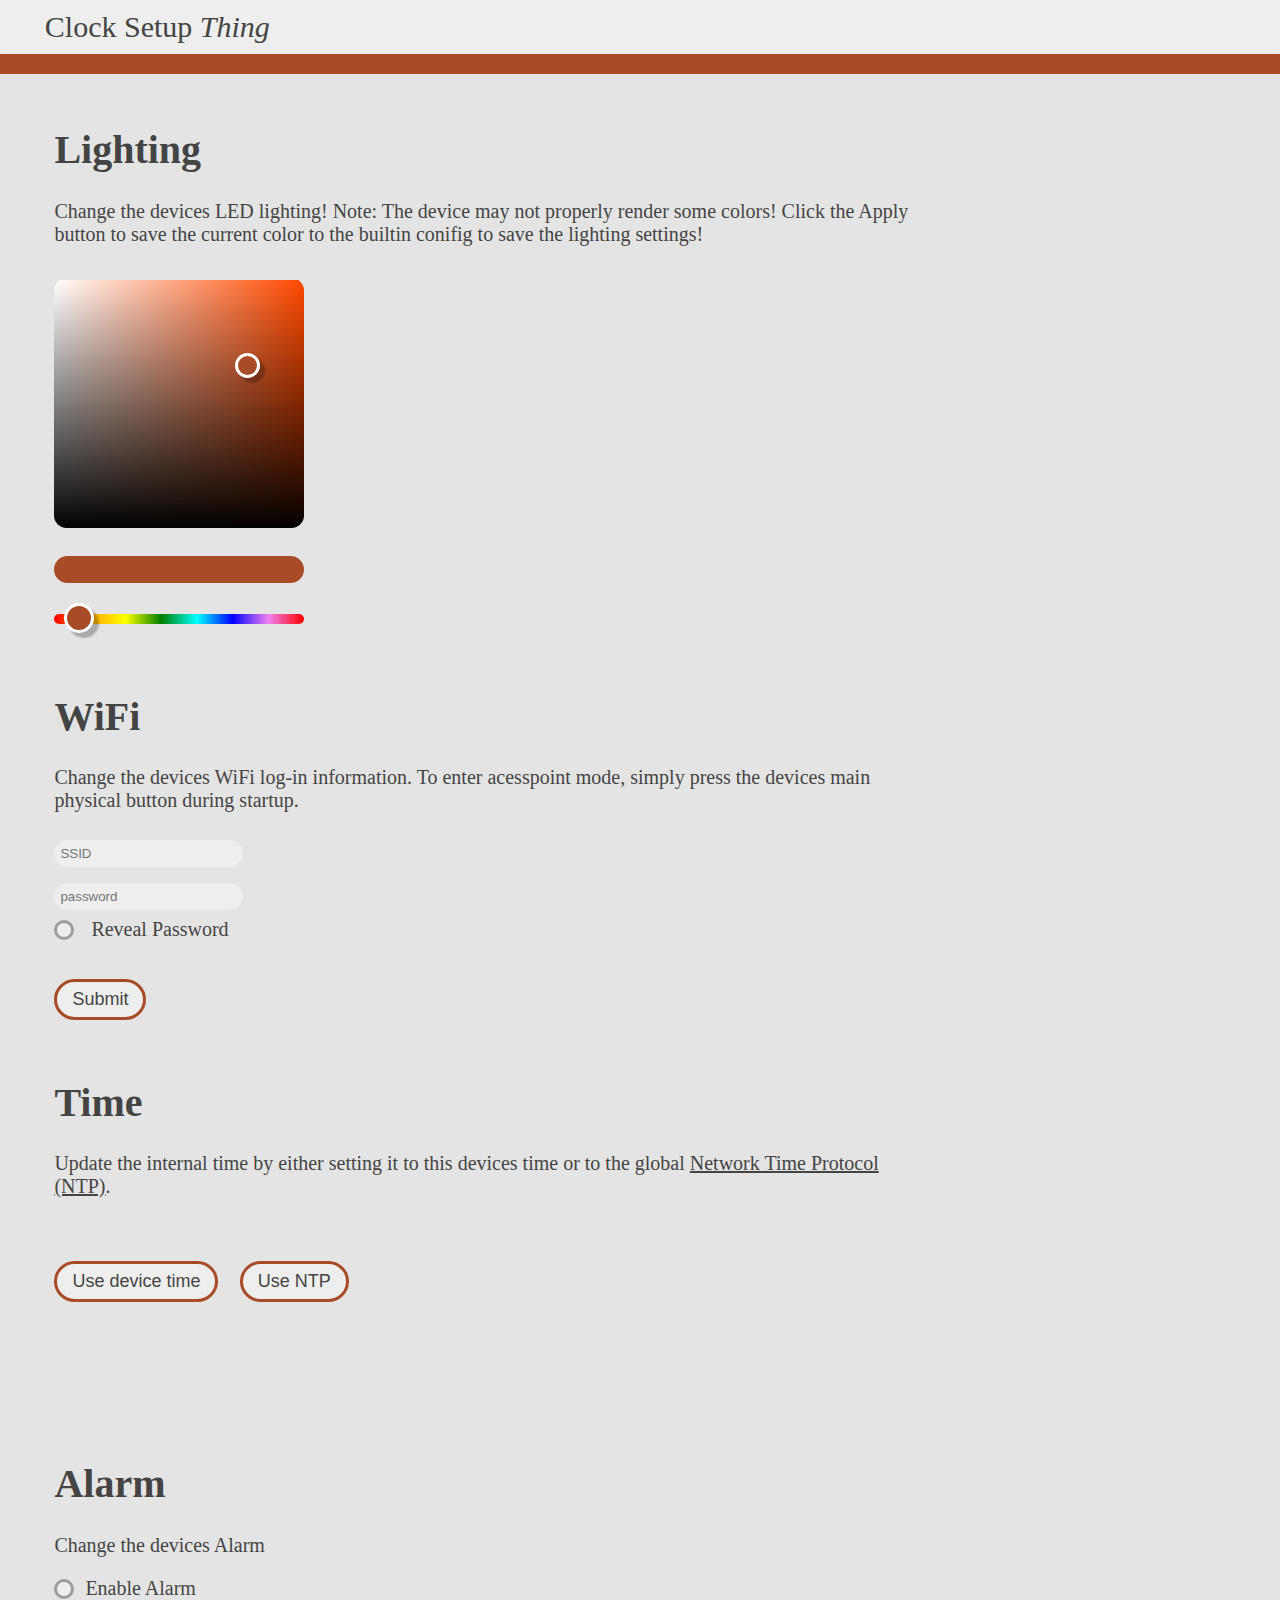
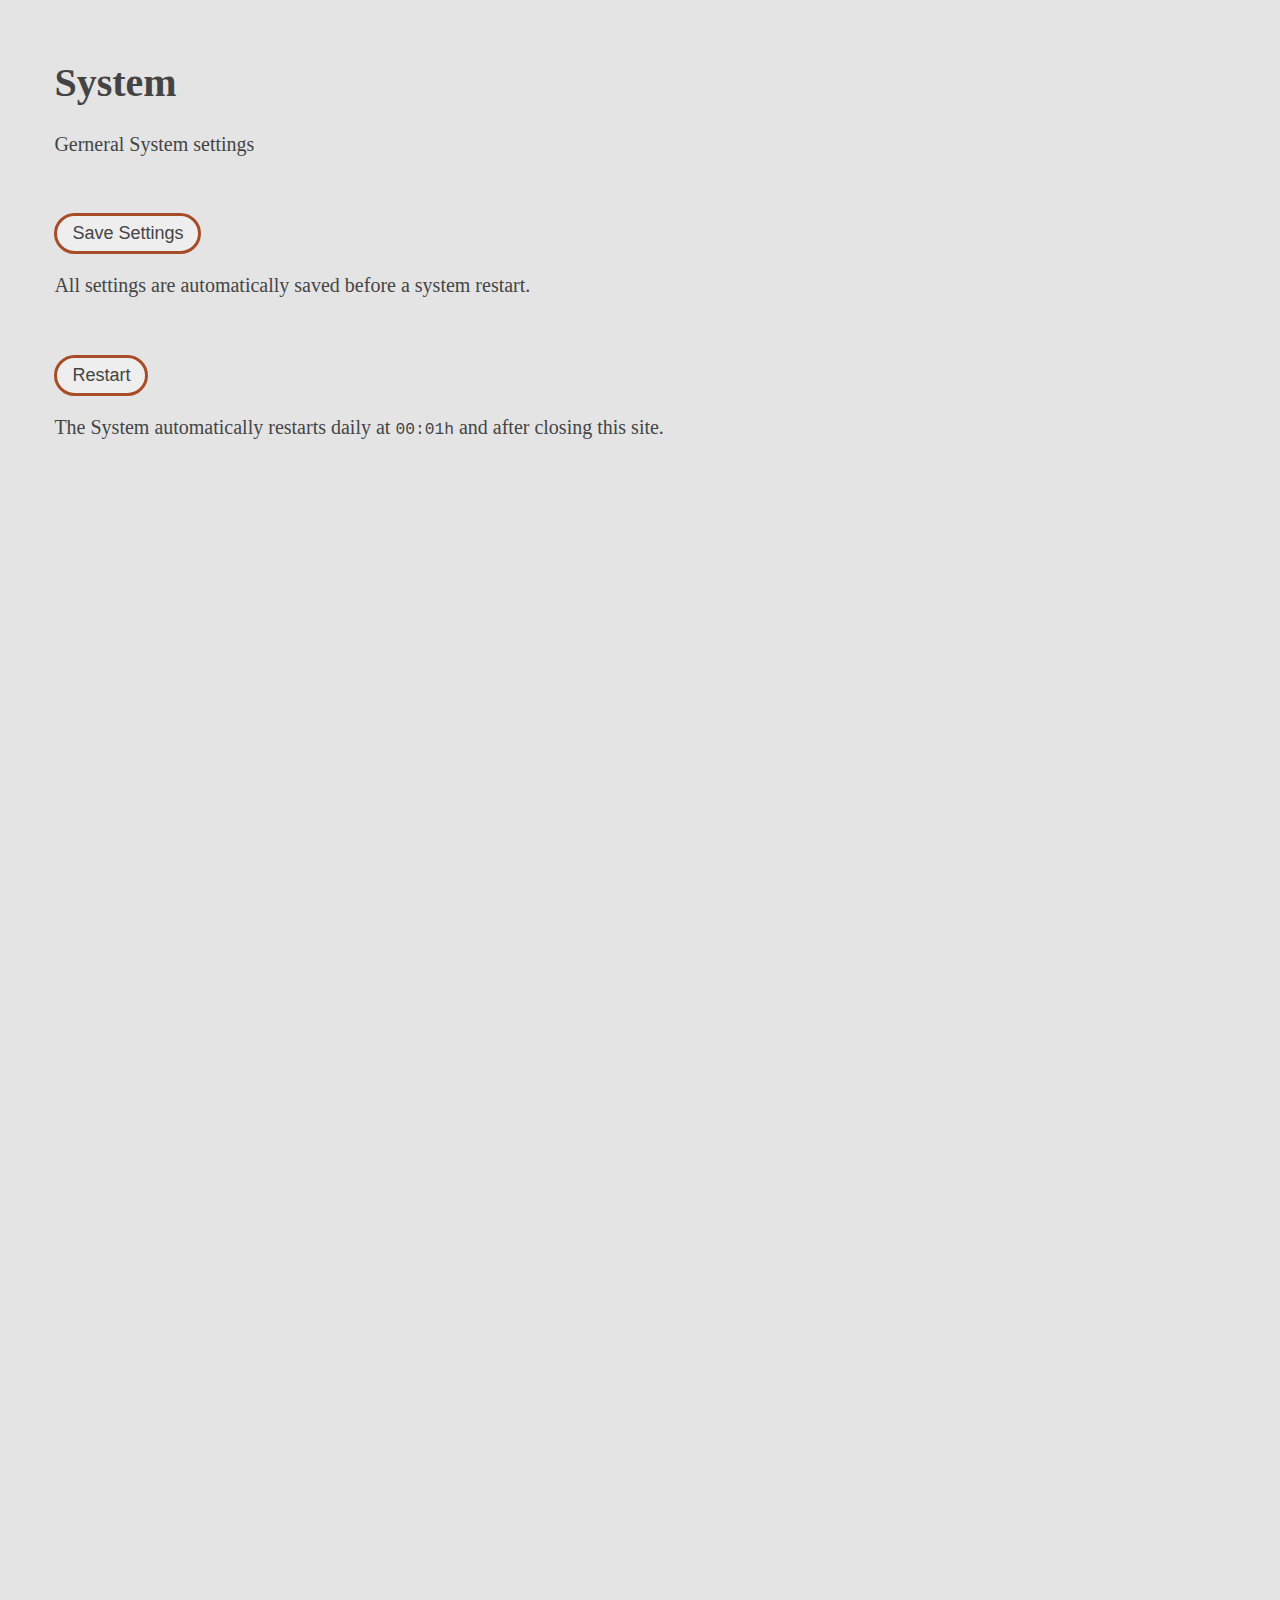
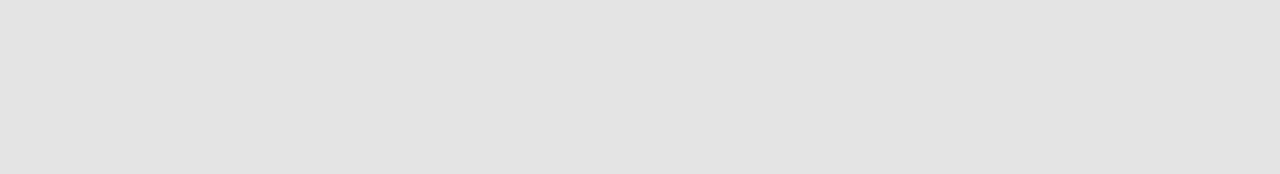
==== commit 9c728729: "Externalized CSS and JS" ====
--- a/web/index.html
+++ b/web/index.html
@@ -2,686 +2,15 @@
 <html>
 	<head>
 	<meta charset="utf-8">
-	<title>Untitled Document</title>
-	<link rel="icon" type="image/png" href="/favicon.png" sizes="128x128">
-<style type="text/css">
-	
-* {
-	box-sizing: border-box;
-}
-body {
-	margin: 0;
-	padding: 0;
-	overflow-x: hidden;
-	overflow-y: hidden;
-	background-color: var(--bg);
-	color: var(--text);
-	font-size: 1.25em;
-	font-family: Cambria, "Hoefler Text", "Liberation Serif", Times, "Times New Roman", "serif";
-	transition: 0.3s;
-}
-::selection {
-	background: var(--acc);
-}
-::-moz-selection {
-	background: var(--acc);
-}
-a {
-	color: var(--text);
-}
-#top {
-	background-color: var(--sec);
-	padding: 10px;
-	position: relative;
-	padding-left: 3.5%;
-}
-
-#act {
-	cursor: not-allowed;
-	color: var(--sec)!important;
-	background-color: var(--hov)!important;
-}
-#main {
-	display: table;
-    width: 100%;
-	padding-bottom: 100%;
-	margin: 1.5%;
-	margin-left: 3%;
-	overflow-y: hidden;
-	table-layout: fixed;
-	transition: 0.3s;
-}
-.tab {
-	width: auto;
-	display: table-cell;
-	padding: 16px;
-	transition: 0.3s;
-}
-.tab p {
-	max-width: 70%;
-}
-	
-@media only screen and (max-width: 1300px) {
-	body {
-		overflow-y: visible;
-	}
-	.tab { 
-		display: block;
-		width: 100%;
-	}
-}
-.acc {
-	background-color: var(--acc);
-	width: 100%;
-	padding-bottom: 20px;
-	border-radius: 500px;
-}
-input:focus, button:focus{
-	outline: none;
-}
-.circle {
-	cursor: pointer;
-	position: fixed;
-	display: none;
-	pointer-events: none;
-	border-radius: 50%;
-	width: 25px;
-	height: 25px;
-	border-style: solid;
-	border-color: white;
-	border-width: 1%;
-	z-index: 1;
-	transition: margin 0.3s;
-	-webkit-box-shadow: 5px 5px 2px 0px rgba(0, 0, 0, 0.25);
-	-moz-box-shadow: 5px 5px 2px 0px rgba(0, 0, 0, 0.25);
-	box-shadow: 5px 5px 2px 0px rgba(0, 0, 0, 0.25);
-}
-#ccube {
-	position: relative;
-	margin: 1% 0;
-	user-select: none;
-	cursor: pointer;
-	border-radius: 5%;
-}
-#prev {
-	cursor: pointer;
-	border-radius: 500px;
-	border: none;
-	width: 100%;
-	max-width: 245px;
-	margin: 10px 0;
-	margin-bottom: -30px;
-	background-color: var(--acc);
-}
- input[type="color"]::-webkit-color-swatch-wrapper {
- 	border-radius: 500px;
- 	padding: 0;
-}
-input[type="color"]::-moz-color-swatch {
- 	border-radius: 500px;
- 	padding: 8px;
- 	border: none;
-}
- input[type="color"]::-webkit-color-swatch {
- 	border-radius: 500px;
- 	padding: 8px;
- 	border: none;
-}
-#hue {
-	cursor: pointer;
-	-webkit-appearance: none;
-	margin: auto;
-	position: relative;
-	width: 250px;
-	background-color: transparent;
-}
- #hue::-webkit-slider-runnable-track {
-	 height: 50%;
-	 background: var(--bg);
-	 background: linear-gradient(to right, red, orange, yellow, green, cyan, blue, violet, red);
-	 background: -webkit-linear-gradient(left, red, orange, yellow, green, cyan, blue, violet, red);
-	 background: -o-linear-gradient(right, red, orange, yellow, green, cyan, blue, violet, red);
-	 background: -moz-linear-gradient(right, red, orange, yellow, green, cyan, blue, violet, red);
-	 border-radius: 50px;
-}
- #hue::-webkit-slider-thumb {
-	 -webkit-appearance: none;
-	 border-radius: 50%;
-	 width: 30px;
-	 height: 30px;
-	 margin-top: -11px;
-	 border-style: solid;
-	 border-color: white;
-	 border-width: 1%;
-	 -webkit-box-shadow: 5px 5px 2px 0px rgba(0, 0, 0, 0.25);
-	 -moz-box-shadow: 5px 5px 2px 0px rgba(0, 0, 0, 0.25);
-	 box-shadow: 5px 5px 2px 0px rgba(0, 0, 0, 0.25);
-	 background: var(--acc) !important;
-}
-button, input[type="button"], input[type="submit"] {
-	font-size: 0.9em;
-	cursor: pointer;
-	border-radius: 500px;
-	border-style: solid;
-	border-width: 3px;
-	border-color: var(--acc);
-	margin: auto;
-	margin-top: 3%;
-	color: var(--text);
-	background-color: var(--sec);
-	padding: 7px 15px;
-	transition: background-color 0.3s;
-	transition: color 0.3s;
-}
-button:hover, input[type="button"]:hover, input[type="submit"]:hover{
-	background-color: var(--hov);
-	color: var(--text);
-}	
-button:active, input[type="button"]:active, input[type="submit"]:active {
-	background-color: var(--bg);
-}
-input[type="text"], input[type="password"], input[type="number"], input[type="date"], input[type="time"] {
-	padding: 6px;
-	border-radius: 50px;
-	border: none;
-	margin: 8px 0;
-	background-color: var(--sec);
-	color: var(--text);
-}
-input[type="range"] {
-	cursor: pointer;
-	-webkit-appearance: none;
-	margin: auto;
-	position: relative;
-	width: 40%;
-	background-color: transparent;
-}
-input[type="range"]::-webkit-slider-runnable-track  {
-	height: 20%;
-	background-color: var(--thumb);
-	margin: auto;
-	border-radius: 50px;
-}
-input[type="range"]::-webkit-slider-thumb {
-	-webkit-appearance: none;
-	border-radius: 50%;
-	width: 25px;
-	height: 25px;
-	margin-top: -10px;
-	border-style: solid;
-	border-color: var(--thumb);
-	border-width: 1%;
-	background: var(--acc) !important;
-}
-input[type="checkbox"] {
-	visibility: hidden;
-}
-
-input[type="checkbox"] + label {
-	cursor: pointer;
-	position: absolute;
-	margin-top: 2px;
-	margin-left: -25px;
-	border-radius: 50px;
-	border: 3px solid var(--thumb);
-	background-color: var(--sec);
-	height: 20px;
-	width: 20px;
-}	
-input[type="checkbox"]:checked+label {
-	border-color: var(--acc);
-	background-color: var(--acc);
-}
-	
-.select {
-    position: relative;
-	max-width: 85%;
-    display: inline-block;
-    margin-bottom: 15px;
-    width: 100%;
-	border: 2px solid var(--acc);
-	outline: none;
-}  
-.select select {
-	display: inline-block;
-	width: 100%;
-	cursor: pointer;
-	padding: 10px 15px;
-	background: var(--bg);
-	color: var(--text);
-	outline: none;
-	appearance: none;	
-	-webkit-appearance: none;
-	-moz-appearance: none;
-}
-.select select::-ms-expand {
-	display: none;
-}
-.select select:hover,
-.select select:focus {
-	color: var(--text);
-	background: var(--sec);
-}
-.select select:disabled {
-	opacity: 0.5;
-	pointer-events: none;
-}
-.select_arrow {
-	position: absolute;
-	top: 16px;
-	right: 15px;
-    pointer-events: none;
-    border-style: solid;
-    border-width: 8px 5px 0px 5px;
-    border-color: var(--text) transparent transparent transparent;
-	transform: rotate(90deg);
-	transition: 0.3s;
-}
-.select select:focus ~ .select_arrow {
-    border-top-color: var(--text);
-	transform: rotate(0deg);
-}
-
-k {
-	margin-left: 0.3em;
-}
-.snackbar {
-    min-width: 250px;
-    margin-left: -125px;
-    background-color: #52B55E;
-    color: #EEEEEE;
-    text-align: center;
-    border-radius: 200px;
-	border: solid 5px var(--sec);
-    padding: 16px;
-    position: fixed;
-    left: 50%;
-    bottom: 30px;
-	transition: 0.3s;
-	opacity: 0;
-}
-
-.snackbar.show {
-	opacity: 1;
-}
-	
-</style>
-<style type="text/css" id="acc">
-:root {
-	--acc: #204040!important
-}
-</style>
-<style type="text/css" id="sty">
-:root {}
-</style>
-		
-
-<script type="text/javascript">
-
-	let doUpdate = false;
-	let global_hue; 
-	let global_cx, global_cy;
-	let connection;
-	let connected;
-
-	window.onload = function ()	{
-		initWs();
-		updateStyle();
-		//changeTab("L");
-		//window.scroll(0,0);
-		findColor( Math.random()*255, Math.random()*255, Math.random()*255, false );
-		setTimeSelect(0);
-		//draw(global_hue);
-		/*loop();*/
-		//updateTime();
-	};
-	
-	window.onmousemove = function(event)	{
-		if(doUpdate)	{
-			document.body.style.cursor = "pointer";
-			getColor(global_hue, event.clientX, event.clientY);
-		}
-	};
-
-	window.onmouseup	= function()	{
-		doUpdate = false;
-		document.body.style.cursor = "auto";
-	};
-
-	window.onscroll	= function()	{
-		getNeColor();
-	};
-
-	window.onresize = function()	{
-		getNeColor();
-	};
-
-	window.onclose = function()		{
-		try	{
-			connection.close();
-			c_AP.close();
-			c_STA.close();
-		}	catch(e)	{}
-	};
-		
-	function sendWs(a)	{
-		try {
-			console.log(a);
-			console.log( JSON.stringify(a) );
-			connection.send(JSON.stringify(a));
-		} catch (e) {}
-		//triggerSnackbar("success");
-	}
-	
-	function updateTime(a)	{
-		let d = new Date();
-		//document.getElementById("time").innerHTML = a[4]+":"+a[]
-		setTimeout(updateTime, 1 );
-	}
-	
-	function initWs() {
-
-			try	{
-				let c_AP = new WebSocket('ws://192.168.4.1/ws');
-				let c_STA = new WebSocket('ws://192.168.178.90/ws');
-			
-
-			c_AP.onopen = function () {
-				if (!connected) {
-					connection = c_AP;
-					connected = true;
-					c_STA.close();
-					receiveWs();
-					triggerSnackbar("con");
-				}
-			};
-
-			c_STA.onopen = function () {
-				if (!connected) {
-					connection = c_STA;
-					connected = true;
-					c_AP.close();
-					receiveWs();
-					triggerSnackbar("con");
-				}
-			};
-			}	catch(e)	{
-				console.log(e);	
-			}
-		}
-	
-	function receiveWs()	{
-			connection.onmessage = function(event) {
-				console.log("Received: "+ event.data);
-				if(event.data === "__s__" )	{
-					triggerSnackbar("success");
-					return;
-				}
-				let a = JSON.parse(event.data);
-				console.log(a);
-				if(a.rgb_led !== undefined)	{
-					findColor(a.rgb_led[0], a.rgb_led[1], a.rgb_led[2], false);
-				}
-			};
-	}
-
-	function sendWiFi()	{
-		let s	= document.getElementById("s").value;
-		let p	= document.getElementById("p").value;
-		sendWs( {"s_ssid":s, "s_pwd":p} );
-	}
-	
-	function sendDeviceTime()	{
-		let d = new Date();
-		sendWs( {"ntpTime":false, "deviceTime":true, "time":[d.getYear(), d.getMonth(), d.getDate(), d.getDay(), d.getHours(), d.getMinutes(), d.getSeconds()]} );
-	}
-	
-	function sendNTP()	{
-		let gmtOff = document.getElementById("gmtoff").value /100.0 * 3600.0;
-		let dayOff = document.getElementById("dayoff").value /100.0 * 3600.0;
-		sendWs( {"ntpTime":true, "deviceTime":false, "gmtOffset_sec":gmtOff, "daylightOffset_sec": dayOff} );
-	}
-	
-	function sendALR()	{
-		let re = 0;
-		for(let i = 0; i < 7; i++)	{
-			re = re | ( document.getElementById("wk"+i).checked ? 1 : 0 ) << i;
-		}
-		let h, m ,s;
-		let val = document.getElementById("alr").value;
-		if(val === "")
-			return;
-		h = parseInt(val.slice(0,2));
-		m = parseInt(val.slice(3,5));
-		let vol = document.getElementById("vol").value;
-		sendWs( {"re":re, "a_h":h, "a_m":m, "a_vol":vol} );
-	}
-	
-	function sendTz()	{
-		let b = document.getElementById("cs").options[document.getElementById("cs").selectedIndex].value;
-		let a = document.getElementById("tz"+b);
-		sendWs( {"ntpTime":true, "deviceTime":false, "TZC":a.options[a.selectedIndex].value} );
-	}
-	
-	function setTimeSelect()	 {
-		let b = document.getElementById("cs").options[document.getElementById("cs").selectedIndex].value;
-		
-		for(i = 0; i < 10; i++)	{
-			document.getElementById("tz"+i).parentElement.style.display = "none";
-			if( i == b )	{
-				document.getElementById("tz"+i).parentElement.style.display = "";	
-			}
-		}
-		
-	}
-	
-	function toggleOp(a, b)	  	{
-		if(a == null)	{
-			a = document.getElementById(b).style.opacity == 1 ? false : true;
-		}
-		if(a)	{
-			document.getElementById(b).style.display="";
-			setTimeout(function(b) {document.getElementById(b).style.opacity = 1;}, 10, b);
-		}	else	{
-			document.getElementById(b).style.opacity = 0;
-			setTimeout(function(b) {document.getElementById(b).style.display="none";}, 200, b);
-		}
-	}
-	
-	function getNeColor()	{
-		let canvas = document.getElementById("ccube");
-		let rect = canvas.getBoundingClientRect();
-		return getColor(global_hue, global_cx+rect.left, global_cy+rect.top, false);
-	}
-
-	function updateStyle(c) {
-		let a;
-		if (c == null) {
-			let b = new Date();
-			a = b.getHours()
-		} else {
-			a = c
-		}
-		if (a > 5 && a < 18) {
-			document.getElementById("sty").innerHTML =":root { --bg: #e4e4e4; --sec: #eee; --text: #444; --thumb: #9D9D9D; --hov: #e5e5e5;} "
-		} else {
-			document.getElementById("sty").innerHTML =":root { --bg: #222; --sec: #333333; --text: #aaa; --thumb: #5e5e5e; --hov: #424242;} "
-		}
-	}
-	
-	function draw(hue)	{
-		let canvas	= document.getElementById("ccube");
-		let w = canvas.scrollWidth;
-		let h = canvas.scrollHeight;
-		let ccube	= document.getElementById("ccube").getContext("2d");
-		let infill = 4;
-		hue /= 360.0;
-
-		for (let i = 0; i <= h; i+=infill) {
-
-			let a = HSVtoRGB(hue, 0, i/h);
-			let b = HSVtoRGB(hue, 1, i/h);
-
-			let g = ccube.createLinearGradient(0, i, w, i);
-			g.addColorStop(0, "rgb("+a.r+","+a.g+","+a.b+")");
-			g.addColorStop(1, "rgb("+b.r+","+b.g+","+b.b+")");
-			ccube.fillStyle = g;
-			ccube.fillRect(0, h-i, w, infill);	
-		}
-	}
-
-	function getColor(h, x, y, send=true)	{
-		let canvas = document.getElementById("ccube");
-		let rect = canvas.getBoundingClientRect();
-		let cursor = document.getElementById("c");
-
-		let cx = x - rect.left;
-		let cy = y - rect.top;
-
-		cx = Math.min(Math.max(cx, 0), canvas.scrollWidth	);
-		cy = Math.min(Math.max(cy, 0), canvas.scrollHeight	);
-
-		global_cx = cx;
-		global_cy = cy;
-
-		let c = HSVtoRGB(h/360, cx / canvas.scrollWidth,(canvas.scrollHeight- cy) / canvas.scrollHeight);
-		setPreview(c);
-		cursor.style = "display: block; left: " + (cx + rect.left - 11) + "px; top: " + (cy + rect.top - 11) + "px; background-color: rgb(" + c.r + "," + c.g + "," + c.b + ");";
-		if(send) 
-			sendWs( { "rgb":[c.r, c.g, c.b] } );
-		return  {r:c.r, g:c.g, b:c.b };
-	}
-
-	function setPreview(c)	{
-		let r = c.r.toString(16).length === 1 ? "0"+String(c.r.toString(16)) : c.r.toString(16);
-		let g = c.g.toString(16).length === 1 ? "0"+String(c.g.toString(16)) : c.g.toString(16);
-		let b = c.b.toString(16).length === 1 ? "0"+String(c.b.toString(16)) : c.b.toString(16);
-		document.getElementById("prev").value = "#"+r+""+g+""+b;
-		document.getElementById("acc").innerHTML = " :root { --acc: rgb(" + c.r + "," + c.g + "," + c.b + "); }";
-	}
-
-	function findColor(r, g, b, send=true)	{
-		
-		let canvas = document.getElementById("ccube");
-		let rect = canvas.getBoundingClientRect();
-
-		let h, x, y;
-		let c = RGBtoHSV(r, g, b);
-		h = c.h * 360;
-		if(h !== 0)	{
-			global_hue = h;
-		}
-		document.getElementById("hue").value = global_hue;
-		draw(global_hue);
-		x = c.s*canvas.scrollWidth + rect.left;
-		y = canvas.scrollHeight - c.v*canvas.scrollHeight + rect.top;
-		getColor(global_hue, x, y, send);
-	}
-
-	function updateHue()	{
-		let canvas = document.getElementById("ccube");
-		doUpdate = false;
-		global_hue = document.getElementById("hue").value;
-		draw(global_hue);
-		let c = HSVtoRGB(global_hue / 360, global_cx / canvas.scrollWidth, (canvas.scrollHeight - global_cy) / canvas.scrollHeight);
-		findColor(c.r, c.g, c.b);
-	}
-
-	function findHex(s)	{
-		s = s.slice(1,7);
-		if(s.length < 6)	{
-			s = "0"+String(s);
-		}
-		
-		let r = parseInt(s.slice(0,2), 16);
-		let g = parseInt(s.slice(2,4), 16);
-		let b = parseInt(s.slice(4,6), 16);
-
-		findColor(r,g,b);
-	}
-		
-	function HSVtoRGB(h, s, v)	{
-		let r, g, b, i, f, p, q, t;
-		if (arguments.length === 1) {
-			s = h.s, v = h.v, h = h.h;
-		}
-		i = Math.floor(h * 6);
-		f = h * 6 - i;
-		p = v * (1 - s);
-		q = v * (1 - f * s);
-		t = v * (1 - (1 - f) * s);
-		switch (i % 6) {
-			case 0:
-				r = v, g = t, b = p;
-				break;
-			case 1:
-				r = q, g = v, b = p;
-				break;
-			case 2:
-				r = p, g = v, b = t;
-				break;
-			case 3:
-				r = p, g = q, b = v;
-				break;
-			case 4:
-				r = t, g = p, b = v;
-				break;
-			case 5:
-				r = v, g = p, b = q;
-				break;
-			}
-			return {
-				r: Math.round(r * 255),
-				g: Math.round(g * 255),
-				b: Math.round(b * 255)
-			};
-		}
-
-	function RGBtoHSV(r, g, b) {
-				r /= 255, g /= 255, b /= 255;
-
-			var max = Math.max(r, g, b), min = Math.min(r, g, b);
-			var h, s, v = max;
-
-			var d = max - min;
-			s = max == 0 ? 0 : d / max;
-
-			if (max == min) {
-				h = 0;
-			} else {
-				switch (max) {
-				case r: h = (g - b) / d + (g < b ? 6 : 0); break;
-				case g: h = (b - r) / d + 2; break;
-				case b: h = (r - g) / d + 4; break;
-			}
-
-			h /= 6;
-			}
-
-			return {
-				h: h,
-				s: s,
-				v: v
-			};
-	}
-		
-	function revealPass()	{
-		if (document.getElementById("p").type === "password")
-			document.getElementById("p").type = "text";
-		else
-			document.getElementById("p").type = "password";
-	}
-
-	function triggerSnackbar(b)	{
-		let a = document.getElementById(b);
-		if( !a.className.includes("show"))	{
-			a.className += " show";
-			setTimeout( f => { a.className = a.className.replace("show", ""); }, 1400);
-		}
-	}
-	
-	</script>
-	
+	<meta name="theme-color" content="#eee">
+	<title>Clock Setup Thing</title>
+	<link rel="stylesheet" href="index.css">
+	<link rel="icon" type="image/png" href="favicon.png" sizes="128x128">
+
+	<style type="text/css" id="acc">:root {	--acc: #204040!important }</style>
+	<style type="text/css" id="sty">:root { --bg: #e4e4e4; --sec: #eee; --text: #444; --thumb: #9D9D9D; --hov: #e5e5e5;}</style>
+	<script src="index.js"></script>
+
 </head>
 
 <body stye="margin: 0; pading: 0">
--- a/web/index.css
+++ b/web/index.css
@@ -0,0 +1,299 @@
+* {
+	box-sizing: border-box;
+}
+body {
+	margin: 0;
+	padding: 0;
+	overflow-x: hidden;
+	overflow-y: hidden;
+	background-color: var(--bg);
+	color: var(--text);
+	font-size: 1.25em;
+	font-family: Cambria, "Hoefler Text", "Liberation Serif", Times, "Times New Roman", "serif";
+	transition: 0.3s;
+}
+::selection {
+	background: var(--acc);
+}
+::-moz-selection {
+	background: var(--acc);
+}
+a {
+	color: var(--text);
+}
+#top {
+	background-color: var(--sec);
+	padding: 10px;
+	position: relative;
+	padding-left: 3.5%;
+}
+
+#act {
+	cursor: not-allowed;
+	color: var(--sec)!important;
+	background-color: var(--hov)!important;
+}
+#main {
+	display: table;
+    width: 100%;
+	padding-bottom: 100%;
+	margin: 1.5%;
+	margin-left: 3%;
+	overflow-y: hidden;
+	table-layout: fixed;
+	transition: 0.3s;
+}
+.tab {
+	width: auto;
+	display: table-cell;
+	padding: 16px;
+	transition: 0.3s;
+}
+.tab p {
+	max-width: 70%;
+}
+	
+@media only screen and (max-width: 1300px) {
+	body {
+		overflow-y: visible;
+	}
+	.tab { 
+		display: block;
+		width: 100%;
+	}
+}
+.acc {
+	background-color: var(--acc);
+	width: 100%;
+	padding-bottom: 20px;
+	border-radius: 500px;
+}
+input:focus, button:focus{
+	outline: none;
+}
+.circle {
+	cursor: pointer;
+	position: fixed;
+	display: none;
+	pointer-events: none;
+	border-radius: 50%;
+	width: 25px;
+	height: 25px;
+	border-style: solid;
+	border-color: white;
+	border-width: 1%;
+	z-index: 1;
+	transition: margin 0.3s;
+	-webkit-box-shadow: 5px 5px 2px 0px rgba(0, 0, 0, 0.25);
+	-moz-box-shadow: 5px 5px 2px 0px rgba(0, 0, 0, 0.25);
+	box-shadow: 5px 5px 2px 0px rgba(0, 0, 0, 0.25);
+}
+#ccube {
+	position: relative;
+	margin: 1% 0;
+	user-select: none;
+	cursor: pointer;
+	border-radius: 5%;
+}
+#prev {
+	cursor: pointer;
+	border-radius: 500px;
+	border: none;
+	width: 100%;
+	max-width: 250px;
+	margin: 10px 0;
+	margin-bottom: -30px;
+	background-color: var(--acc);
+}
+ input[type="color"]::-webkit-color-swatch-wrapper {
+ 	border-radius: 500px;
+ 	padding: 0;
+}
+input[type="color"]::-moz-color-swatch {
+ 	border-radius: 500px;
+ 	padding: 8px;
+ 	border: none;
+}
+ input[type="color"]::-webkit-color-swatch {
+ 	border-radius: 500px;
+ 	padding: 8px;
+ 	border: none;
+}
+#hue {
+	cursor: pointer;
+	-webkit-appearance: none;
+	margin: auto;
+	position: relative;
+	width: 250px;
+	background-color: transparent;
+}
+ #hue::-webkit-slider-runnable-track {
+	 height: 50%;
+	 background: var(--bg);
+	 background: linear-gradient(to right, red, orange, yellow, green, cyan, blue, violet, red);
+	 background: -webkit-linear-gradient(left, red, orange, yellow, green, cyan, blue, violet, red);
+	 background: -o-linear-gradient(right, red, orange, yellow, green, cyan, blue, violet, red);
+	 background: -moz-linear-gradient(right, red, orange, yellow, green, cyan, blue, violet, red);
+	 border-radius: 50px;
+}
+ #hue::-webkit-slider-thumb {
+	 -webkit-appearance: none;
+	 border-radius: 50%;
+	 width: 30px;
+	 height: 30px;
+	 margin-top: -11px;
+	 border-style: solid;
+	 border-color: white;
+	 border-width: 1%;
+	 -webkit-box-shadow: 5px 5px 2px 0px rgba(0, 0, 0, 0.25);
+	 -moz-box-shadow: 5px 5px 2px 0px rgba(0, 0, 0, 0.25);
+	 box-shadow: 5px 5px 2px 0px rgba(0, 0, 0, 0.25);
+	 background: var(--acc) !important;
+}
+button, input[type="button"], input[type="submit"] {
+	font-size: 0.9em;
+	cursor: pointer;
+	border-radius: 500px;
+	border-style: solid;
+	border-width: 3px;
+	border-color: var(--acc);
+	margin: auto;
+	margin-top: 3%;
+	color: var(--text);
+	background-color: var(--sec);
+	padding: 7px 15px;
+	transition: background-color 0.3s;
+	transition: color 0.3s;
+}
+button:hover, input[type="button"]:hover, input[type="submit"]:hover{
+	background-color: var(--hov);
+	color: var(--text);
+}	
+button:active, input[type="button"]:active, input[type="submit"]:active {
+	background-color: var(--bg);
+}
+input[type="text"], input[type="password"], input[type="number"], input[type="date"], input[type="time"] {
+	padding: 6px;
+	border-radius: 50px;
+	border: none;
+	margin: 8px 0;
+	background-color: var(--sec);
+	color: var(--text);
+}
+input[type="range"] {
+	cursor: pointer;
+	-webkit-appearance: none;
+	margin: auto;
+	position: relative;
+	width: 40%;
+	background-color: transparent;
+}
+input[type="range"]::-webkit-slider-runnable-track  {
+	height: 20%;
+	background-color: var(--thumb);
+	margin: auto;
+	border-radius: 50px;
+}
+input[type="range"]::-webkit-slider-thumb {
+	-webkit-appearance: none;
+	border-radius: 50%;
+	width: 25px;
+	height: 25px;
+	margin-top: -10px;
+	border-style: solid;
+	border-color: var(--thumb);
+	border-width: 1%;
+	background: var(--acc) !important;
+}
+input[type="checkbox"] {
+	visibility: hidden;
+}
+
+input[type="checkbox"] + label {
+	cursor: pointer;
+	position: absolute;
+	margin-top: 2px;
+	margin-left: -25px;
+	border-radius: 50px;
+	border: 3px solid var(--thumb);
+	background-color: var(--sec);
+	height: 20px;
+	width: 20px;
+}	
+input[type="checkbox"]:checked+label {
+	border-color: var(--acc);
+	background-color: var(--acc);
+}
+	
+.select {
+    position: relative;
+	max-width: 85%;
+    display: inline-block;
+    margin-bottom: 15px;
+    width: 100%;
+	border: 2px solid var(--acc);
+	outline: none;
+}  
+.select select {
+	display: inline-block;
+	width: 100%;
+	cursor: pointer;
+	padding: 10px 15px;
+	background: var(--bg);
+	color: var(--text);
+	outline: none;
+	appearance: none;	
+	-webkit-appearance: none;
+	-moz-appearance: none;
+}
+.select select::-ms-expand {
+	display: none;
+}
+.select select:hover,
+.select select:focus {
+	color: var(--text);
+	background: var(--sec);
+}
+.select select:disabled {
+	opacity: 0.5;
+	pointer-events: none;
+}
+.select_arrow {
+	position: absolute;
+	top: 16px;
+	right: 15px;
+    pointer-events: none;
+    border-style: solid;
+    border-width: 8px 5px 0px 5px;
+    border-color: var(--text) transparent transparent transparent;
+	transform: rotate(90deg);
+	transition: 0.3s;
+}
+.select select:focus ~ .select_arrow {
+    border-top-color: var(--text);
+	transform: rotate(0deg);
+}
+
+k {
+	margin-left: 0.3em;
+}
+.snackbar {
+    min-width: 250px;
+    margin-left: -125px;
+    background-color: #52B55E;
+    color: #EEEEEE;
+    text-align: center;
+    border-radius: 200px;
+	border: solid 5px var(--sec);
+    padding: 16px;
+    position: fixed;
+    left: 50%;
+    bottom: 30px;
+	transition: 0.3s;
+	opacity: 0;
+}
+
+.snackbar.show {
+	opacity: 1;
+}
+	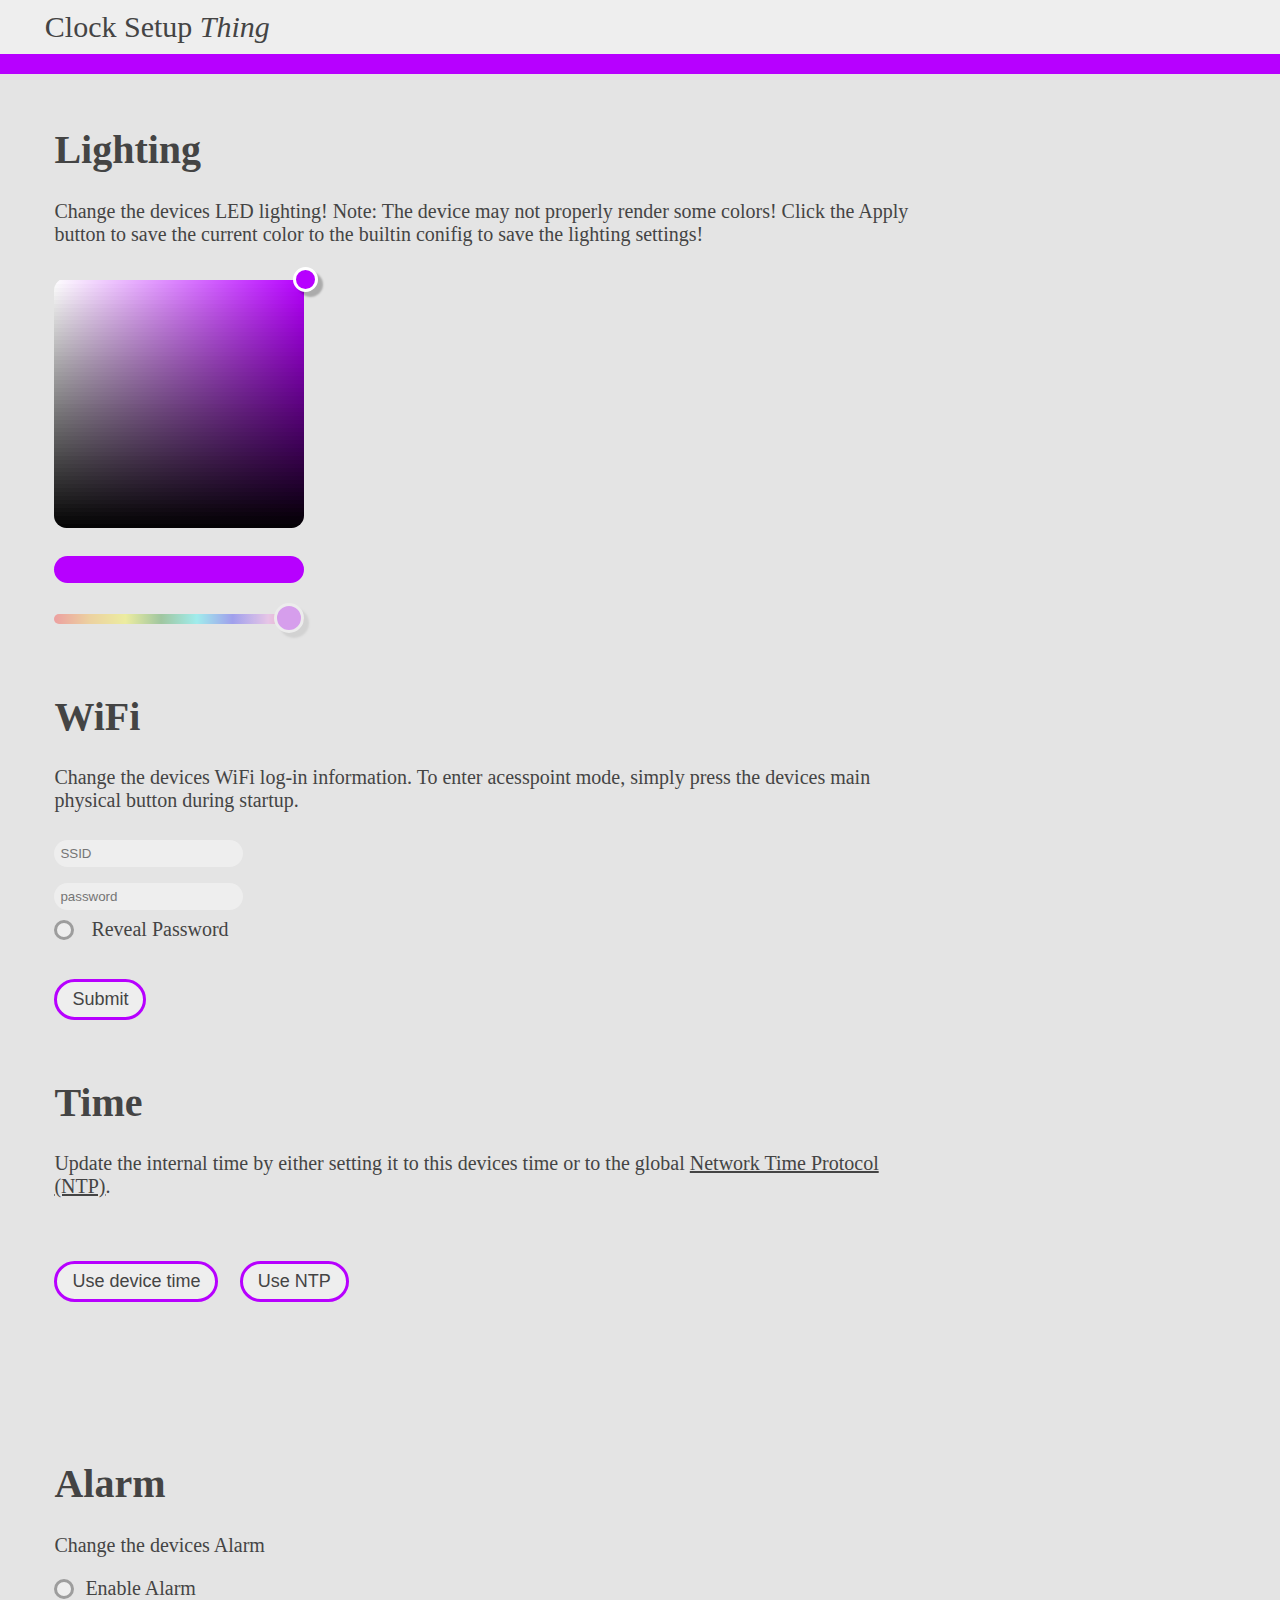
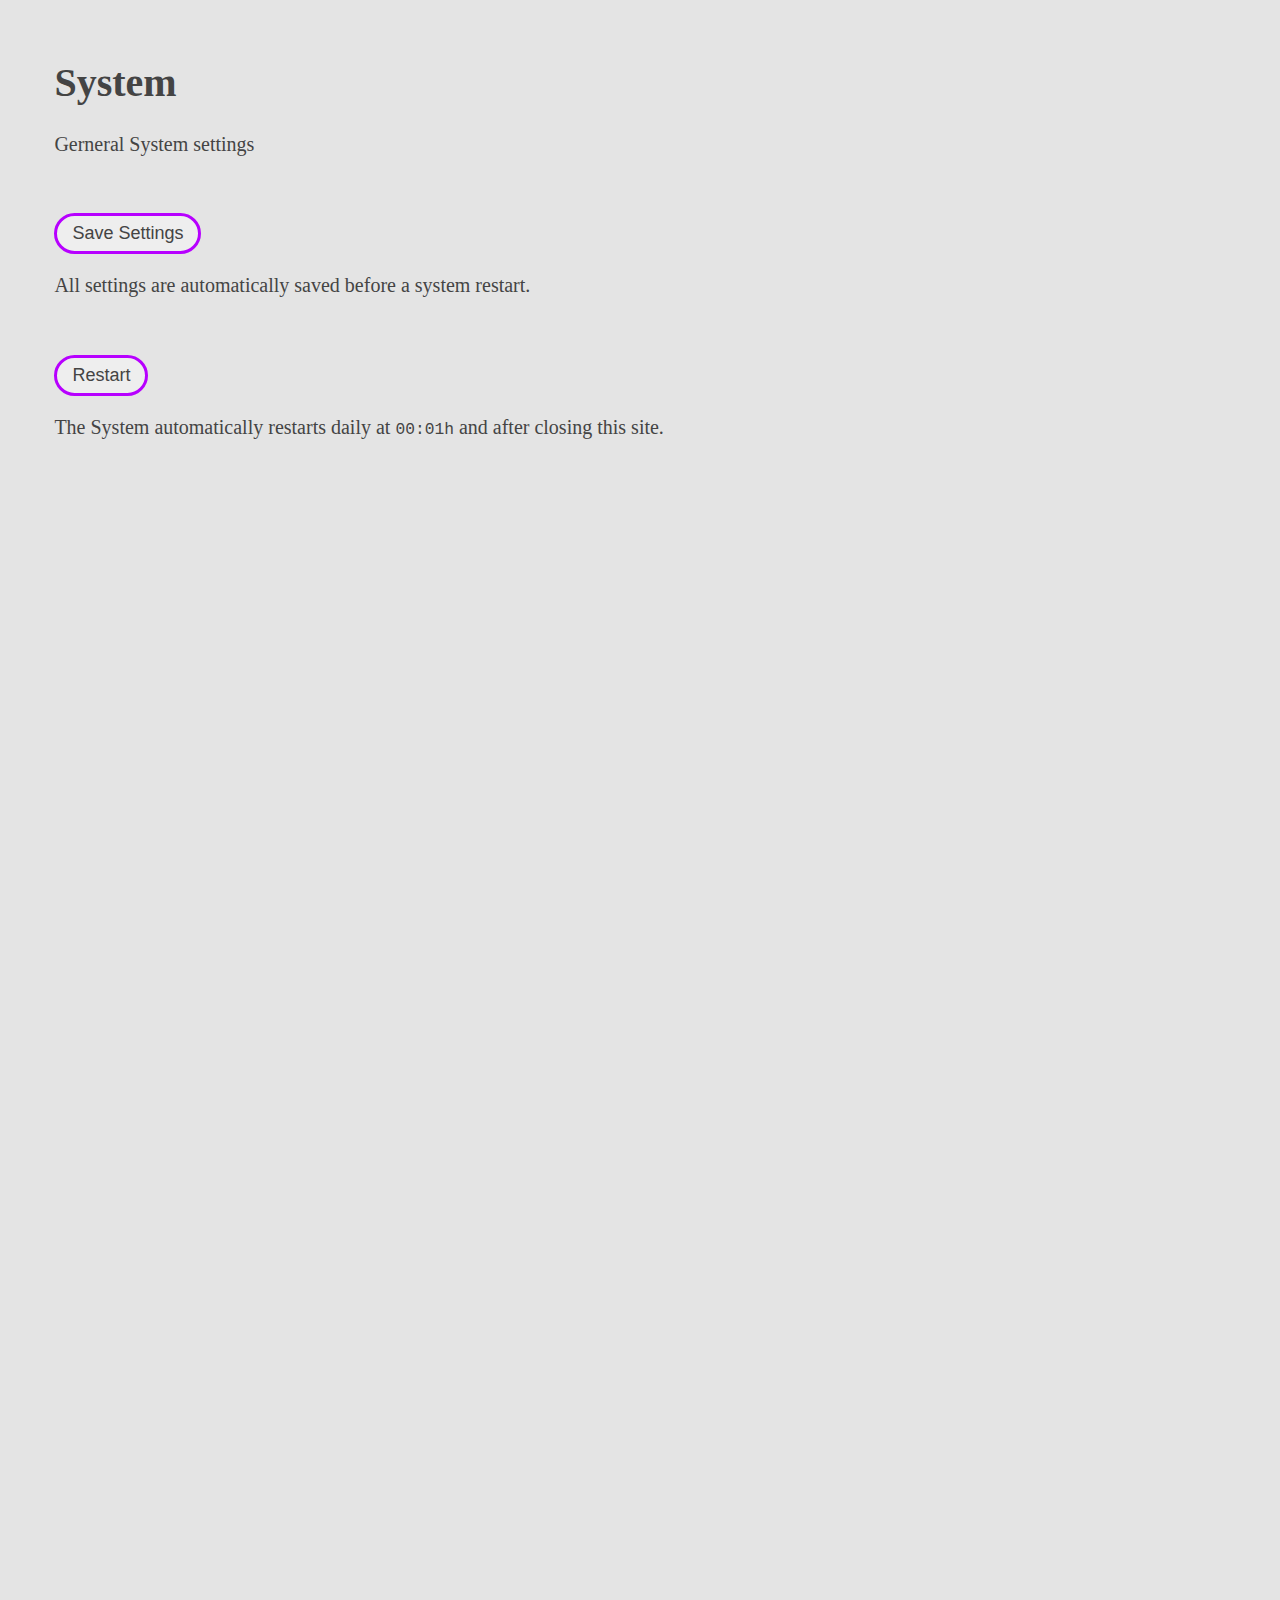
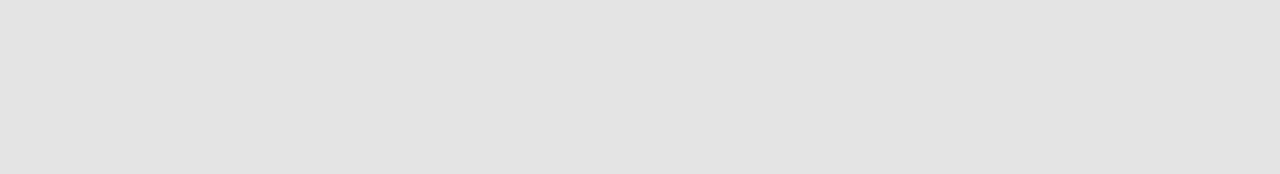
==== commit 45aa39cd: "Minified Web Interface" ====
--- a/web/index.html
+++ b/web/index.html
@@ -60,12 +60,6 @@
 		<div id="NTPS" style="opacity: 0; display: none; transition: 0.3s">
 			<div class="acc" style="padding-bottom: 5px; max-width: 85%"></div>
 			<div style="margin-top: 6%">
-				<!--
-				<p>To use NTP set your local timezone and daylight saving time in houres. The expected input is: <code>HHmm</code>. One Hour and a half hour offset would be <code>0130</code>.</p>
-					<input id="gmtoff" type="number" style="width: 150px" max="9999"> GMT offset <br>
-					<input id="dayoff" type="number" style="width: 150px" max="9999"> Daylight Savings <br>
-					<input type="button" onClick="sendNTP();" value="Submit">	
-				-->
 				<p>Set your local timezone</p>
 				<div class="select">
 					<select id="cs" onChange="setTimeSelect(); document.getElementById('stz').focus();">
--- a/web/index.css
+++ b/web/index.css
@@ -126,6 +126,7 @@
 	position: relative;
 	width: 250px;
 	background-color: transparent;
+	opacity: 1;
 }
  #hue::-webkit-slider-runnable-track {
 	 height: 50%;
@@ -135,7 +136,14 @@
 	 background: -o-linear-gradient(right, red, orange, yellow, green, cyan, blue, violet, red);
 	 background: -moz-linear-gradient(right, red, orange, yellow, green, cyan, blue, violet, red);
 	 border-radius: 50px;
-}
+	 transition: 1.5s;
+	 opacity: 0.3;
+}
+#hue::-webkit-slider-runnable-track:active	{
+	transition: 0.2s;
+	opacity: 1;
+}
+
  #hue::-webkit-slider-thumb {
 	 -webkit-appearance: none;
 	 border-radius: 50%;
@@ -149,6 +157,7 @@
 	 -moz-box-shadow: 5px 5px 2px 0px rgba(0, 0, 0, 0.25);
 	 box-shadow: 5px 5px 2px 0px rgba(0, 0, 0, 0.25);
 	 background: var(--acc) !important;
+	 opacity: 1!important;
 }
 button, input[type="button"], input[type="submit"] {
 	font-size: 0.9em;
